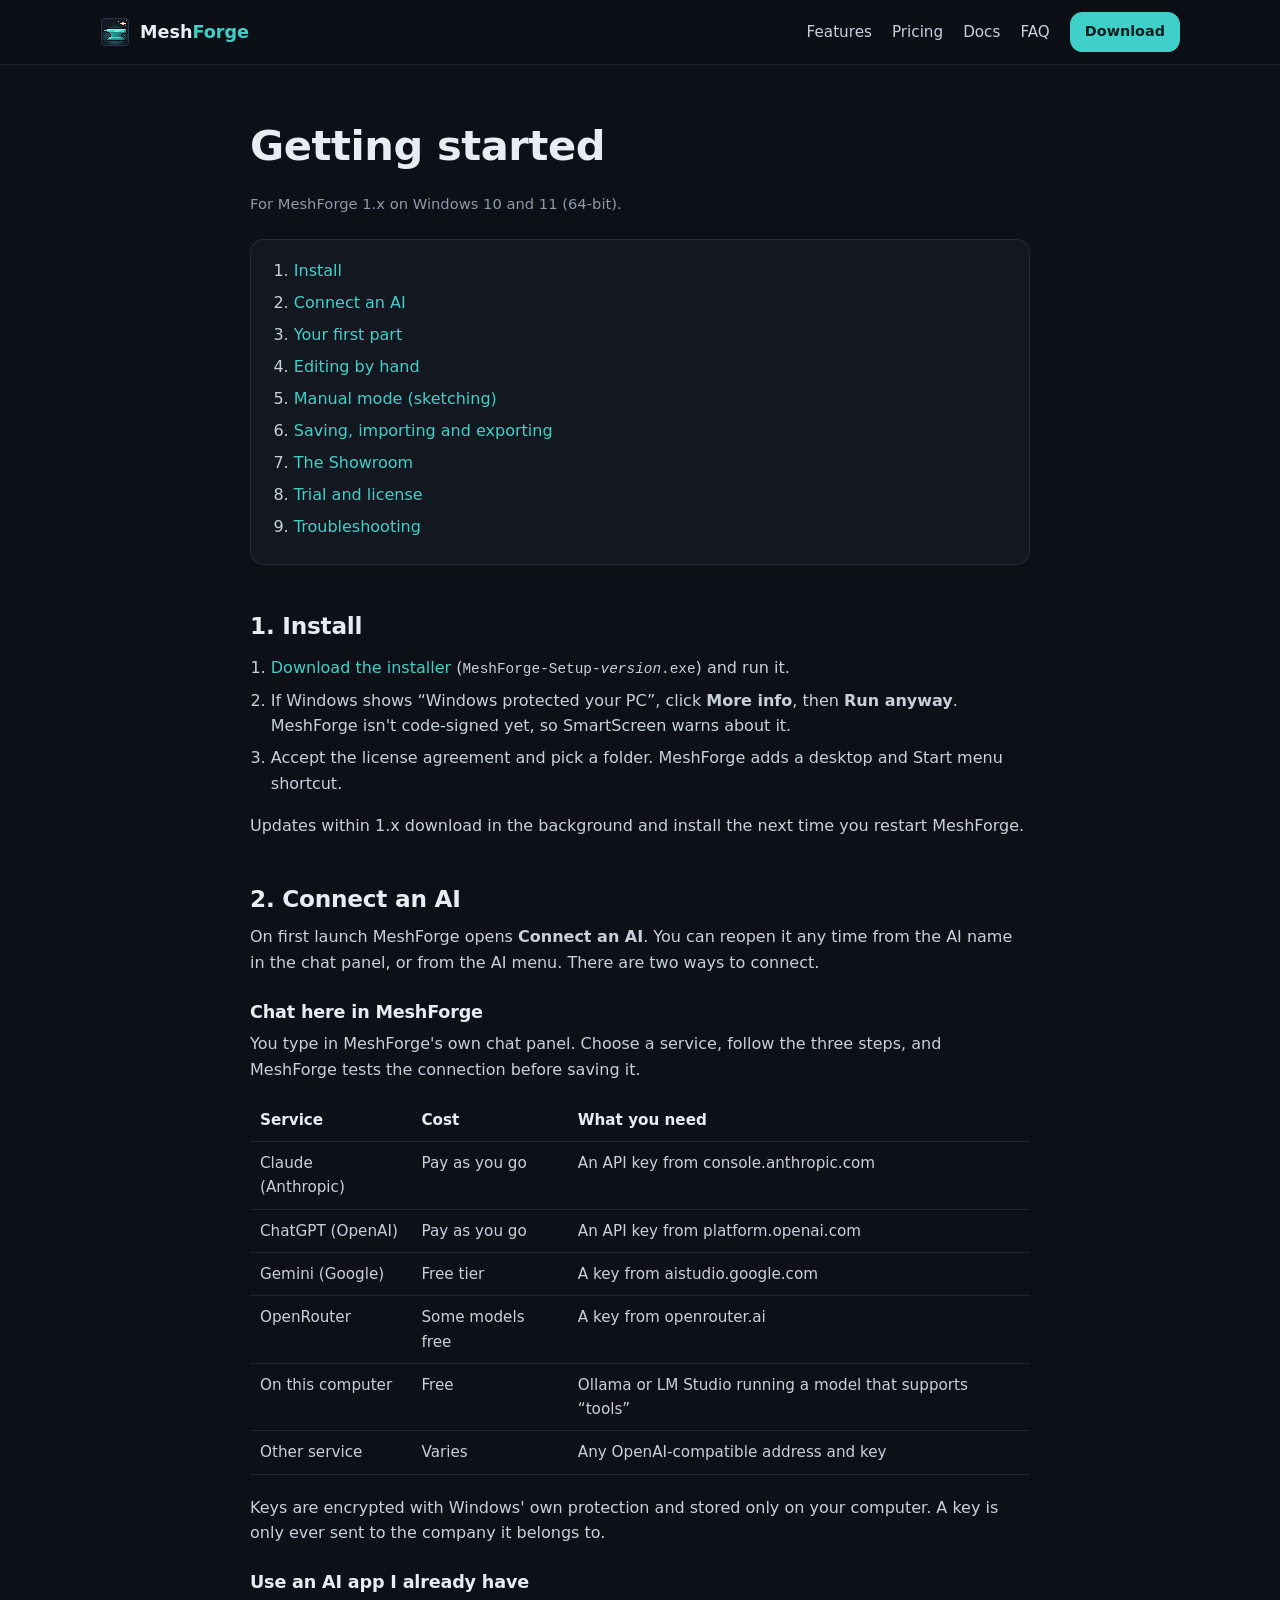
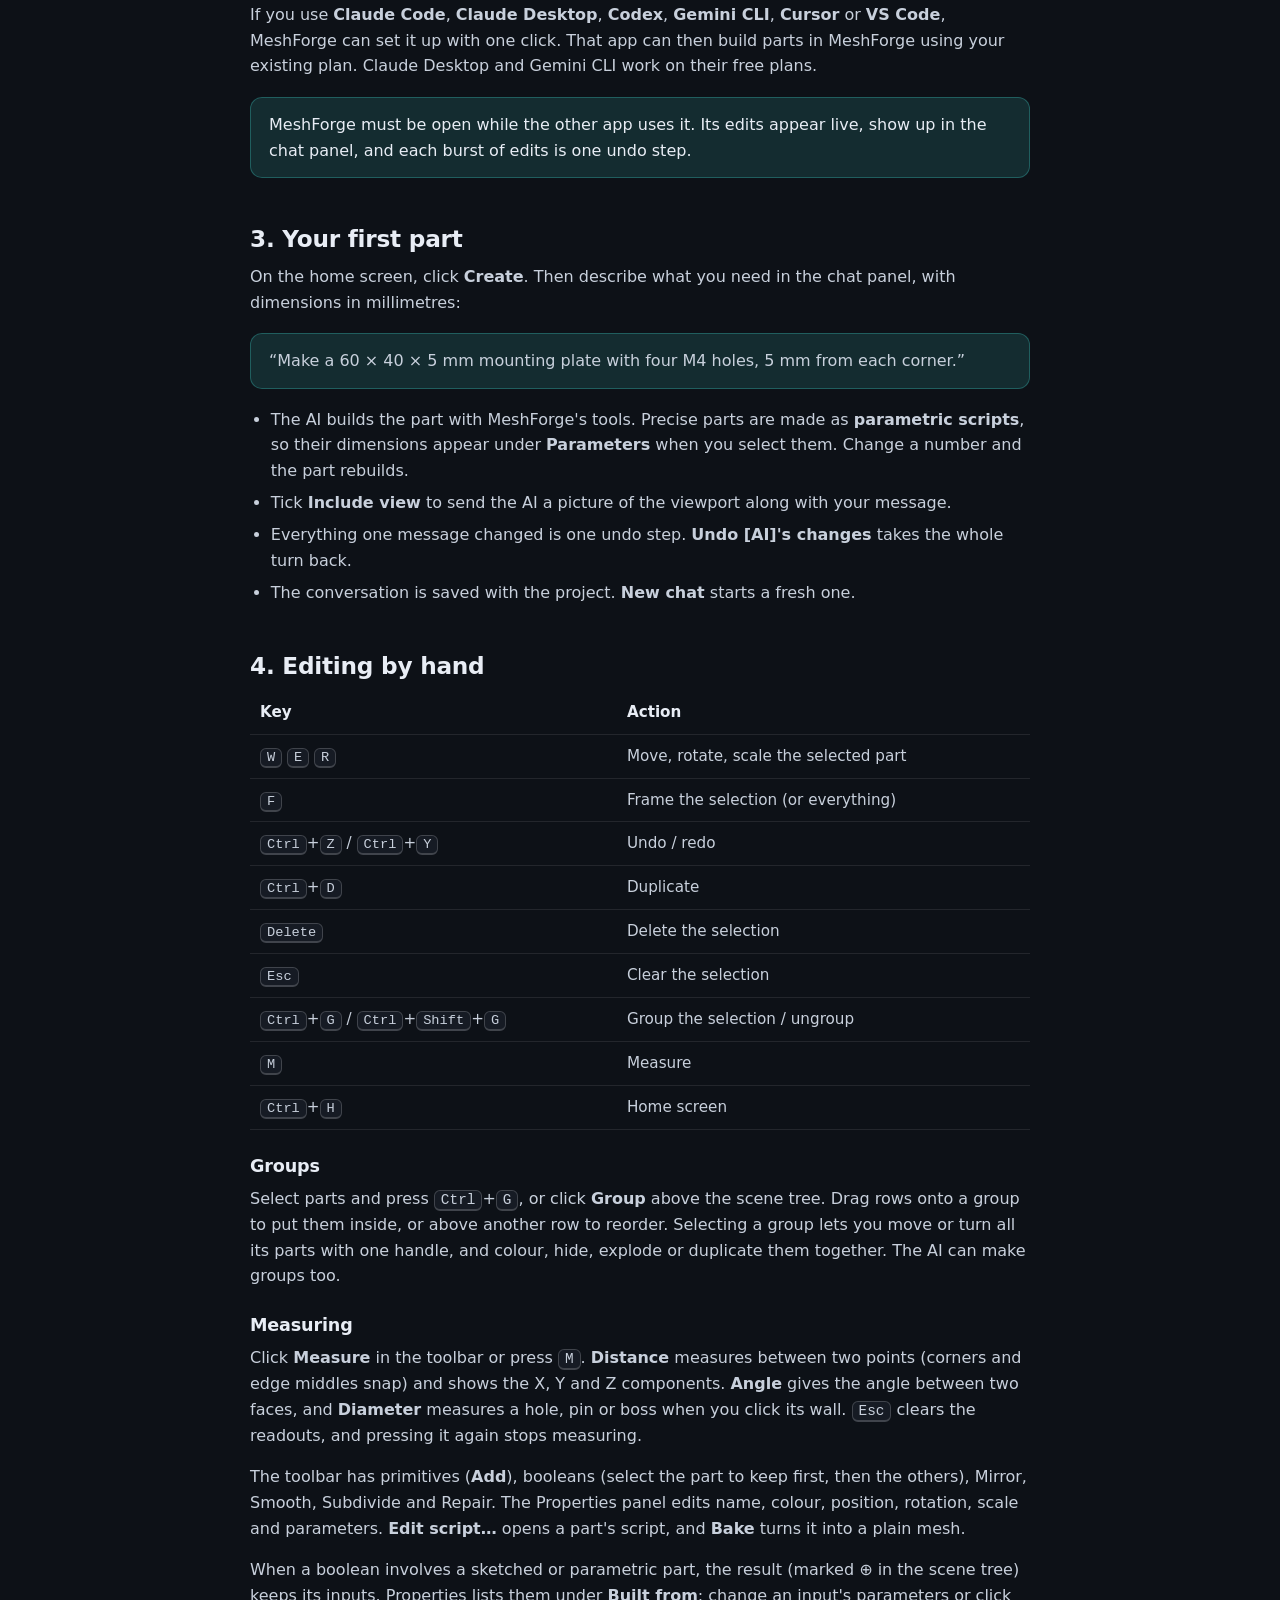
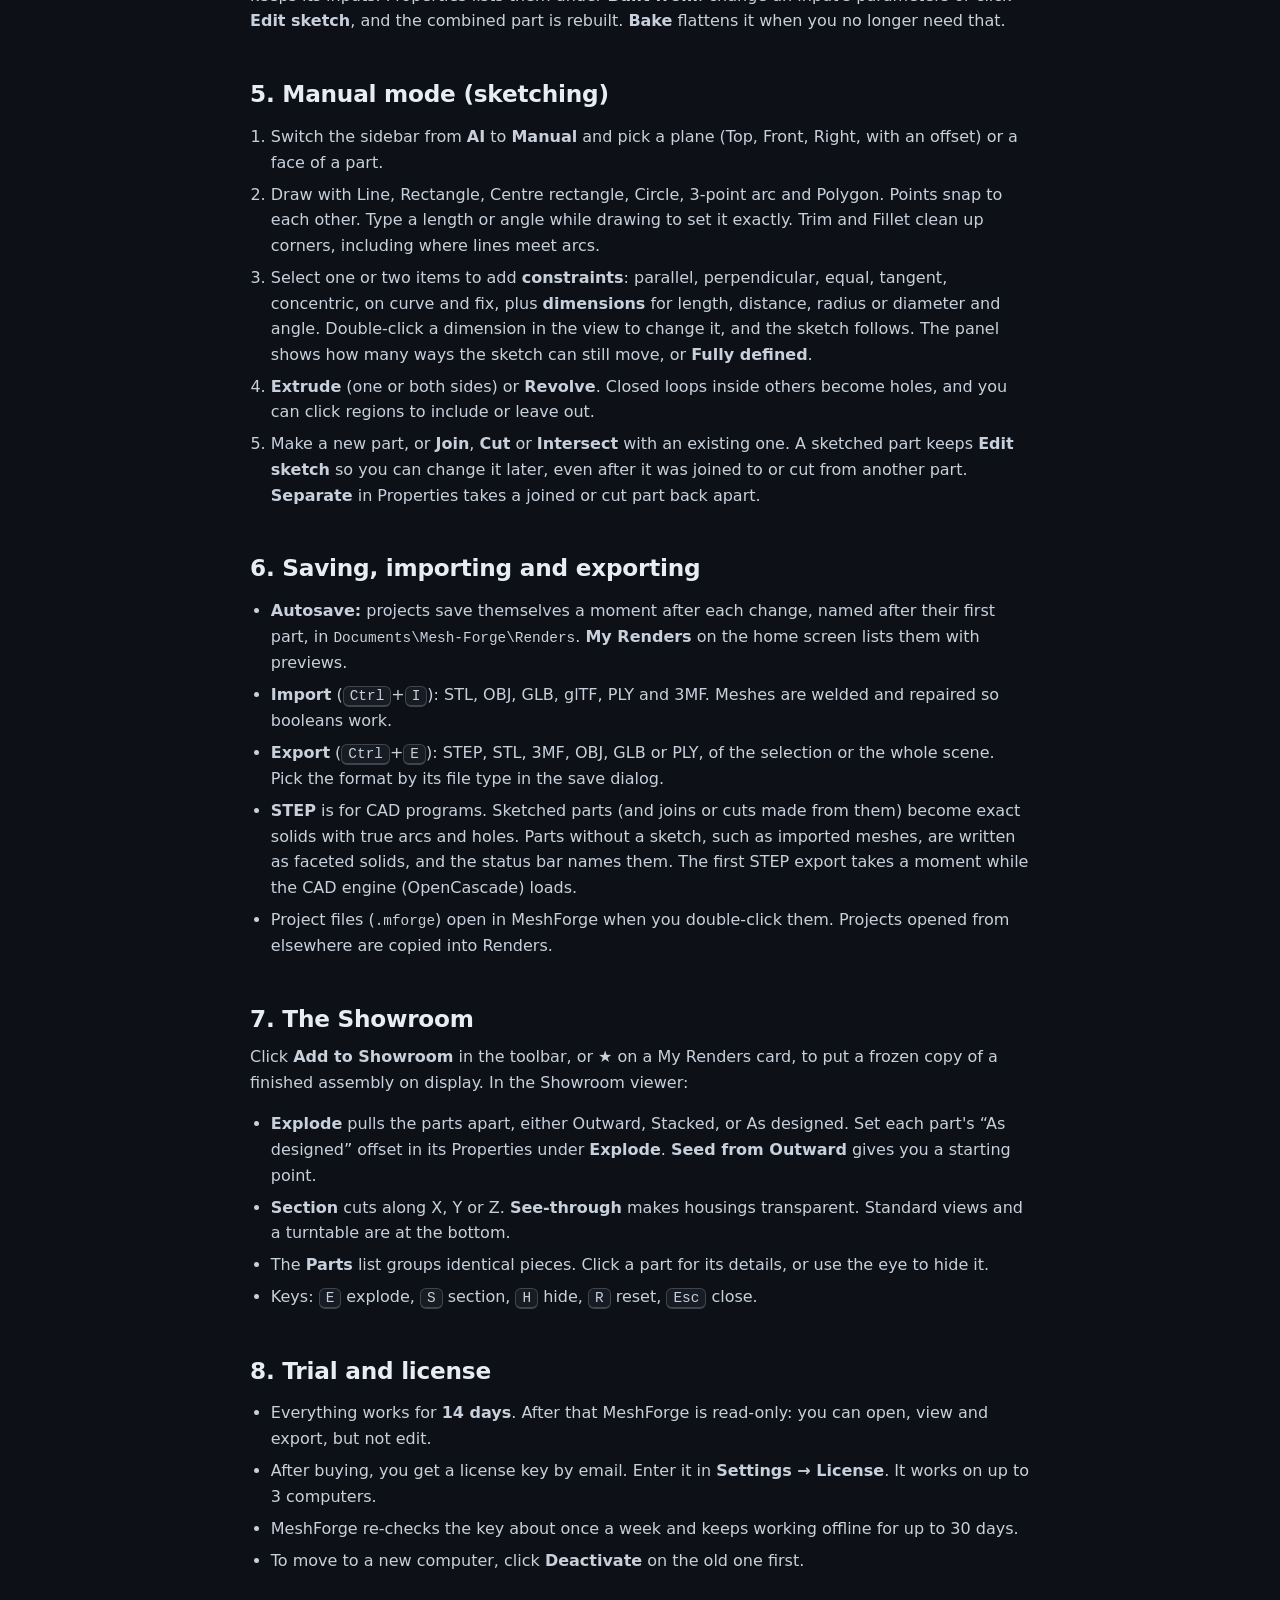
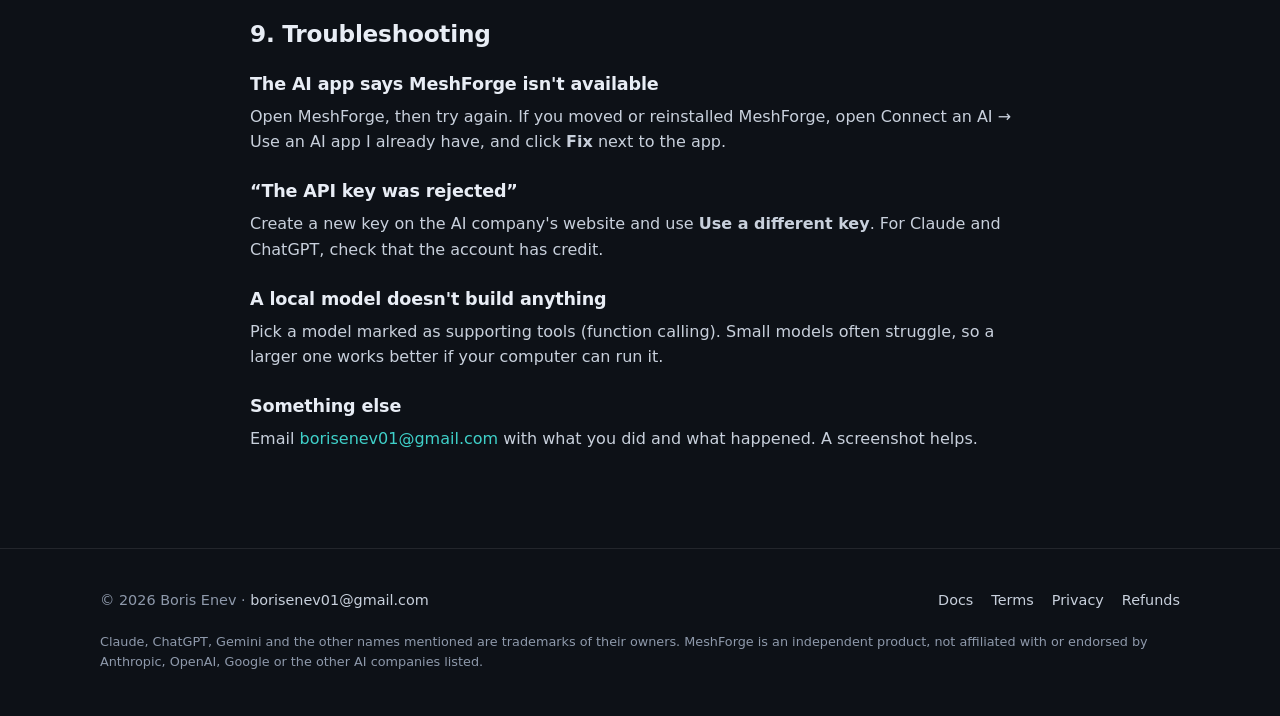
==== docs.html @ 9ca4f4f4 "Update site" ====
<!doctype html>
<html lang="en">
<head>
  <meta charset="utf-8">
  <meta name="viewport" content="width=device-width, initial-scale=1">
  <title>MeshForge Docs</title>
  <meta name="description" content="How to install MeshForge, connect an AI, build and edit parts, and manage your license.">
  <link rel="icon" href="img/logo.svg" type="image/svg+xml">
  <link rel="stylesheet" href="style.css">
</head>
<body>
<!-- header -->
<header class="site-header">
  <div class="wrap">
    <a class="brand" href="index.html"><img src="img/logo.svg" alt=""><span>Mesh<b>Forge</b></span></a>
    <nav class="nav">
      <a href="index.html#features">Features</a>
      <a href="index.html#pricing">Pricing</a>
      <a href="docs.html">Docs</a>
      <a href="index.html#faq">FAQ</a>
      <a class="btn small primary" data-download href="#">Download</a>
    </nav>
  </div>
</header>
<!-- /header -->

<main class="page">
  <h1>Getting started</h1>
  <p class="updated">For MeshForge 1.x on Windows 10 and 11 (64-bit).</p>

  <nav class="toc">
    <ol>
      <li><a href="#install">Install</a></li>
      <li><a href="#connect">Connect an AI</a></li>
      <li><a href="#first-part">Your first part</a></li>
      <li><a href="#editing">Editing by hand</a></li>
      <li><a href="#manual">Manual mode (sketching)</a></li>
      <li><a href="#files">Saving, importing and exporting</a></li>
      <li><a href="#showroom">The Showroom</a></li>
      <li><a href="#license">Trial and license</a></li>
      <li><a href="#help">Troubleshooting</a></li>
    </ol>
  </nav>

  <h2 id="install">1. Install</h2>
  <ol>
    <li><a data-download href="#">Download the installer</a> (<code>MeshForge-Setup-<i>version</i>.exe</code>) and run it.</li>
    <li>If Windows shows “Windows protected your PC”, click <b>More info</b>, then <b>Run anyway</b>. MeshForge isn't code-signed yet, so SmartScreen warns about it.</li>
    <li>Accept the license agreement and pick a folder. MeshForge adds a desktop and Start menu shortcut.</li>
  </ol>
  <p>Updates within 1.x download in the background and install the next time you restart MeshForge.</p>

  <h2 id="connect">2. Connect an AI</h2>
  <p>On first launch MeshForge opens <b>Connect an AI</b>. You can reopen it any time from the AI name in the chat panel, or from the AI menu. There are two ways to connect.</p>

  <h3>Chat here in MeshForge</h3>
  <p>You type in MeshForge's own chat panel. Choose a service, follow the three steps, and MeshForge tests the connection before saving it.</p>
  <table>
    <tr><th>Service</th><th>Cost</th><th>What you need</th></tr>
    <tr><td>Claude (Anthropic)</td><td>Pay as you go</td><td>An API key from console.anthropic.com</td></tr>
    <tr><td>ChatGPT (OpenAI)</td><td>Pay as you go</td><td>An API key from platform.openai.com</td></tr>
    <tr><td>Gemini (Google)</td><td>Free tier</td><td>A key from aistudio.google.com</td></tr>
    <tr><td>OpenRouter</td><td>Some models free</td><td>A key from openrouter.ai</td></tr>
    <tr><td>On this computer</td><td>Free</td><td>Ollama or LM Studio running a model that supports “tools”</td></tr>
    <tr><td>Other service</td><td>Varies</td><td>Any OpenAI-compatible address and key</td></tr>
  </table>
  <p>Keys are encrypted with Windows' own protection and stored only on your computer. A key is only ever sent to the company it belongs to.</p>

  <h3>Use an AI app I already have</h3>
  <p>If you use <b>Claude Code</b>, <b>Claude Desktop</b>, <b>Codex</b>, <b>Gemini CLI</b>, <b>Cursor</b> or <b>VS Code</b>, MeshForge can set it up with one click. That app can then build parts in MeshForge using your existing plan. Claude Desktop and Gemini CLI work on their free plans.</p>
  <div class="callout">MeshForge must be open while the other app uses it. Its edits appear live, show up in the chat panel, and each burst of edits is one undo step.</div>

  <h2 id="first-part">3. Your first part</h2>
  <p>On the home screen, click <b>Create</b>. Then describe what you need in the chat panel, with dimensions in millimetres:</p>
  <p class="callout">“Make a 60 × 40 × 5 mm mounting plate with four M4 holes, 5 mm from each corner.”</p>
  <ul>
    <li>The AI builds the part with MeshForge's tools. Precise parts are made as <b>parametric scripts</b>, so their dimensions appear under <b>Parameters</b> when you select them. Change a number and the part rebuilds.</li>
    <li>Tick <b>Include view</b> to send the AI a picture of the viewport along with your message.</li>
    <li>Everything one message changed is one undo step. <b>Undo [AI]'s changes</b> takes the whole turn back.</li>
    <li>The conversation is saved with the project. <b>New chat</b> starts a fresh one.</li>
  </ul>

  <h2 id="editing">4. Editing by hand</h2>
  <table>
    <tr><th>Key</th><th>Action</th></tr>
    <tr><td><kbd>W</kbd> <kbd>E</kbd> <kbd>R</kbd></td><td>Move, rotate, scale the selected part</td></tr>
    <tr><td><kbd>F</kbd></td><td>Frame the selection (or everything)</td></tr>
    <tr><td><kbd>Ctrl</kbd>+<kbd>Z</kbd> / <kbd>Ctrl</kbd>+<kbd>Y</kbd></td><td>Undo / redo</td></tr>
    <tr><td><kbd>Ctrl</kbd>+<kbd>D</kbd></td><td>Duplicate</td></tr>
    <tr><td><kbd>Delete</kbd></td><td>Delete the selection</td></tr>
    <tr><td><kbd>Esc</kbd></td><td>Clear the selection</td></tr>
    <tr><td><kbd>Ctrl</kbd>+<kbd>G</kbd> / <kbd>Ctrl</kbd>+<kbd>Shift</kbd>+<kbd>G</kbd></td><td>Group the selection / ungroup</td></tr>
    <tr><td><kbd>M</kbd></td><td>Measure</td></tr>
    <tr><td><kbd>Ctrl</kbd>+<kbd>H</kbd></td><td>Home screen</td></tr>
  </table>
  <h3>Groups</h3>
  <p>Select parts and press <kbd>Ctrl</kbd>+<kbd>G</kbd>, or click <b>Group</b> above the scene tree. Drag rows onto a group to put them inside, or above another row to reorder. Selecting a group lets you move or turn all its parts with one handle, and colour, hide, explode or duplicate them together. The AI can make groups too.</p>
  <h3>Measuring</h3>
  <p>Click <b>Measure</b> in the toolbar or press <kbd>M</kbd>. <b>Distance</b> measures between two points (corners and edge middles snap) and shows the X, Y and Z components. <b>Angle</b> gives the angle between two faces, and <b>Diameter</b> measures a hole, pin or boss when you click its wall. <kbd>Esc</kbd> clears the readouts, and pressing it again stops measuring.</p>
  <p>The toolbar has primitives (<b>Add</b>), booleans (select the part to keep first, then the others), Mirror, Smooth, Subdivide and Repair. The Properties panel edits name, colour, position, rotation, scale and parameters. <b>Edit script…</b> opens a part's script, and <b>Bake</b> turns it into a plain mesh.</p>
  <p>When a boolean involves a sketched or parametric part, the result (marked ⊕ in the scene tree) keeps its inputs. Properties lists them under <b>Built from</b>: change an input's parameters or click <b>Edit sketch</b>, and the combined part is rebuilt. <b>Bake</b> flattens it when you no longer need that.</p>

  <h2 id="manual">5. Manual mode (sketching)</h2>
  <ol>
    <li>Switch the sidebar from <b>AI</b> to <b>Manual</b> and pick a plane (Top, Front, Right, with an offset) or a face of a part.</li>
    <li>Draw with Line, Rectangle, Centre rectangle, Circle, 3-point arc and Polygon. Points snap to each other. Type a length or angle while drawing to set it exactly. Trim and Fillet clean up corners, including where lines meet arcs.</li>
    <li>Select one or two items to add <b>constraints</b>: parallel, perpendicular, equal, tangent, concentric, on curve and fix, plus <b>dimensions</b> for length, distance, radius or diameter and angle. Double-click a dimension in the view to change it, and the sketch follows. The panel shows how many ways the sketch can still move, or <b>Fully defined</b>.</li>
    <li><b>Extrude</b> (one or both sides) or <b>Revolve</b>. Closed loops inside others become holes, and you can click regions to include or leave out.</li>
    <li>Make a new part, or <b>Join</b>, <b>Cut</b> or <b>Intersect</b> with an existing one. A sketched part keeps <b>Edit sketch</b> so you can change it later, even after it was joined to or cut from another part. <b>Separate</b> in Properties takes a joined or cut part back apart.</li>
  </ol>

  <h2 id="files">6. Saving, importing and exporting</h2>
  <ul>
    <li><b>Autosave:</b> projects save themselves a moment after each change, named after their first part, in <code>Documents\Mesh-Forge\Renders</code>. <b>My Renders</b> on the home screen lists them with previews.</li>
    <li><b>Import</b> (<kbd>Ctrl</kbd>+<kbd>I</kbd>): STL, OBJ, GLB, glTF, PLY and 3MF. Meshes are welded and repaired so booleans work.</li>
    <li><b>Export</b> (<kbd>Ctrl</kbd>+<kbd>E</kbd>): STEP, STL, 3MF, OBJ, GLB or PLY, of the selection or the whole scene. Pick the format by its file type in the save dialog.</li>
    <li><b>STEP</b> is for CAD programs. Sketched parts (and joins or cuts made from them) become exact solids with true arcs and holes. Parts without a sketch, such as imported meshes, are written as faceted solids, and the status bar names them. The first STEP export takes a moment while the CAD engine (OpenCascade) loads.</li>
    <li>Project files (<code>.mforge</code>) open in MeshForge when you double-click them. Projects opened from elsewhere are copied into Renders.</li>
  </ul>

  <h2 id="showroom">7. The Showroom</h2>
  <p>Click <b>Add to Showroom</b> in the toolbar, or ★ on a My Renders card, to put a frozen copy of a finished assembly on display. In the Showroom viewer:</p>
  <ul>
    <li><b>Explode</b> pulls the parts apart, either Outward, Stacked, or As designed. Set each part's “As designed” offset in its Properties under <b>Explode</b>. <b>Seed from Outward</b> gives you a starting point.</li>
    <li><b>Section</b> cuts along X, Y or Z. <b>See-through</b> makes housings transparent. Standard views and a turntable are at the bottom.</li>
    <li>The <b>Parts</b> list groups identical pieces. Click a part for its details, or use the eye to hide it.</li>
    <li>Keys: <kbd>E</kbd> explode, <kbd>S</kbd> section, <kbd>H</kbd> hide, <kbd>R</kbd> reset, <kbd>Esc</kbd> close.</li>
  </ul>

  <h2 id="license">8. Trial and license</h2>
  <ul>
    <li>Everything works for <b>14 days</b>. After that MeshForge is read-only: you can open, view and export, but not edit.</li>
    <li>After buying, you get a license key by email. Enter it in <b>Settings → License</b>. It works on up to 3 computers.</li>
    <li>MeshForge re-checks the key about once a week and keeps working offline for up to 30 days.</li>
    <li>To move to a new computer, click <b>Deactivate</b> on the old one first.</li>
  </ul>

  <h2 id="help">9. Troubleshooting</h2>
  <h3>The AI app says MeshForge isn't available</h3>
  <p>Open MeshForge, then try again. If you moved or reinstalled MeshForge, open Connect an AI → Use an AI app I already have, and click <b>Fix</b> next to the app.</p>
  <h3>“The API key was rejected”</h3>
  <p>Create a new key on the AI company's website and use <b>Use a different key</b>. For Claude and ChatGPT, check that the account has credit.</p>
  <h3>A local model doesn't build anything</h3>
  <p>Pick a model marked as supporting tools (function calling). Small models often struggle, so a larger one works better if your computer can run it.</p>
  <h3>Something else</h3>
  <p>Email <a href="mailto:borisenev01@gmail.com">borisenev01@gmail.com</a> with what you did and what happened. A screenshot helps.</p>
</main>

<!-- footer -->
<footer class="site-footer">
  <div class="wrap">
    <div>© <span data-year>2026</span> Boris Enev · <a href="mailto:borisenev01@gmail.com">borisenev01@gmail.com</a></div>
    <nav>
      <a href="docs.html">Docs</a>
      <a href="terms.html">Terms</a>
      <a href="privacy.html">Privacy</a>
      <a href="refund.html">Refunds</a>
    </nav>
    <p class="fine">Claude, ChatGPT, Gemini and the other names mentioned are trademarks of their owners. MeshForge is an independent product, not affiliated with or endorsed by Anthropic, OpenAI, Google or the other AI companies listed.</p>
  </div>
</footer>
<!-- /footer -->
<script src="site.js"></script>
</body>
</html>
---- style.css ----
/* MeshForge website: the app's "Floating glass" look (deep blue-black, teal accent, glass panels). */
:root {
  --bg: #0d1117;
  --bg-2: #0b0f15;
  --panel: #161b24;
  --glass: rgba(22, 27, 36, 0.72);
  --border: rgba(255, 255, 255, 0.09);
  --border-strong: rgba(255, 255, 255, 0.18);
  --text: #e8edf5;
  --text-2: #c8d0dc;
  --muted: #8e99ab;
  --accent: #3fd0c9;
  --accent-ink: #06201f;
  --accent-soft: rgba(63, 208, 201, 0.14);
  --good: #5fcf8a;
  --radius: 18px;
  --wrap: 1120px;
  color-scheme: dark;
}

* { box-sizing: border-box; }
html { scroll-behavior: smooth; }
body {
  margin: 0;
  background: var(--bg);
  color: var(--text);
  font: 16px/1.6 'Segoe UI Variable', 'Segoe UI', system-ui, -apple-system, sans-serif;
  -webkit-font-smoothing: antialiased;
}
img { max-width: 100%; height: auto; display: block; }
a { color: var(--accent); text-decoration: none; }
a:hover { text-decoration: underline; }
h1, h2, h3 { line-height: 1.2; margin: 0 0 0.5em; letter-spacing: -0.01em; }
h1 { font-size: clamp(2.1rem, 5vw, 3.4rem); font-weight: 700; }
h2 { font-size: clamp(1.6rem, 3.2vw, 2.2rem); }
h3 { font-size: 1.1rem; }
p { margin: 0 0 1em; }
code, kbd { font-family: 'Cascadia Code', Consolas, monospace; font-size: 0.9em; }
kbd { padding: 1px 6px; border: 1px solid var(--border-strong); border-bottom-width: 2px; border-radius: 6px; background: var(--panel); }

.wrap { max-width: var(--wrap); margin: 0 auto; padding: 0 20px; }
.muted { color: var(--muted); }
.small { font-size: 0.875rem; }

/* ---- Header ---- */
.site-header {
  position: sticky; top: 0; z-index: 10;
  background: rgba(13, 17, 23, 0.78);
  backdrop-filter: blur(14px);
  border-bottom: 1px solid var(--border);
}
.site-header .wrap { display: flex; align-items: center; gap: 24px; height: 64px; }
.brand { display: flex; align-items: center; gap: 10px; color: var(--text); font-weight: 700; font-size: 1.1rem; }
.brand:hover { text-decoration: none; }
.brand img { width: 30px; height: 30px; image-rendering: pixelated; }
.brand b { color: var(--accent); font-weight: inherit; }
.nav { display: flex; gap: 20px; margin-left: auto; align-items: center; }
.nav a { color: var(--text-2); font-size: 0.95rem; }
.nav a:hover { color: var(--text); text-decoration: none; }
@media (max-width: 760px) { .nav a:not(.btn) { display: none; } }

/* ---- Buttons ---- */
.btn {
  display: inline-flex; align-items: center; justify-content: center; gap: 8px;
  padding: 11px 20px; border-radius: 12px;
  font: inherit; font-weight: 600; font-size: 0.98rem;
  border: 1px solid var(--border-strong); background: var(--panel); color: var(--text);
  cursor: pointer; transition: transform 0.12s, background 0.12s, border-color 0.12s;
}
.btn:hover { text-decoration: none; border-color: var(--accent); transform: translateY(-1px); }
.btn.primary { background: var(--accent); color: var(--accent-ink); border-color: var(--accent); }
.btn.primary:hover { background: #5fe0d9; }
.btn.small { padding: 7px 14px; font-size: 0.9rem; }
.btn[aria-disabled='true'] { opacity: 0.55; cursor: default; transform: none; border-color: var(--border-strong); }

/* ---- Hero ---- */
.hero { position: relative; overflow: hidden; padding: 72px 0 40px; text-align: center; }
.hero::before {
  content: ''; position: absolute; inset: -20% -10% auto; height: 640px; z-index: -1;
  background: radial-gradient(ellipse at 50% 0%, rgba(63, 208, 201, 0.22), transparent 60%);
}
.hero .lede { font-size: clamp(1.05rem, 2vw, 1.25rem); color: var(--text-2); max-width: 720px; margin: 0 auto 28px; }
.hero .ctas { display: flex; gap: 12px; justify-content: center; flex-wrap: wrap; }
.hero .note { margin-top: 14px; }
.eyebrow { display: inline-block; padding: 4px 12px; margin-bottom: 18px; border-radius: 999px; background: var(--accent-soft); color: var(--accent); font-size: 0.85rem; font-weight: 600; }
.shot {
  margin: 48px auto 0; border-radius: var(--radius); overflow: hidden;
  border: 1px solid var(--border-strong);
  box-shadow: 0 30px 80px rgba(0, 0, 0, 0.55), 0 0 0 1px rgba(63, 208, 201, 0.06);
}

/* ---- Sections ---- */
section { padding: 72px 0; }
section.alt { background: var(--bg-2); border-top: 1px solid var(--border); border-bottom: 1px solid var(--border); }
.section-head { text-align: center; max-width: 700px; margin: 0 auto 44px; }
.section-head p { color: var(--text-2); }

.steps { display: grid; grid-template-columns: repeat(3, 1fr); gap: 20px; counter-reset: step; }
.step { padding: 24px; border-radius: var(--radius); background: var(--glass); border: 1px solid var(--border); }
.step::before {
  counter-increment: step; content: counter(step);
  display: grid; place-items: center; width: 34px; height: 34px; margin-bottom: 14px;
  border-radius: 50%; background: var(--accent-soft); color: var(--accent); font-weight: 700;
}
.step p { color: var(--text-2); margin: 0; }

.split { display: grid; grid-template-columns: 1fr 1.25fr; gap: 48px; align-items: center; }
.split.flip { grid-template-columns: 1.25fr 1fr; }
.split.flip .split-text { order: 2; }
.split img { border-radius: 14px; border: 1px solid var(--border-strong); box-shadow: 0 20px 60px rgba(0, 0, 0, 0.45); }
.split-text p { color: var(--text-2); }
.ticks { list-style: none; padding: 0; margin: 0; }
.ticks li { position: relative; padding-left: 28px; margin-bottom: 10px; color: var(--text-2); }
.ticks li::before { content: '✓'; position: absolute; left: 0; color: var(--accent); font-weight: 700; }

.grid { display: grid; grid-template-columns: repeat(3, 1fr); gap: 18px; }
.card { padding: 22px; border-radius: var(--radius); background: var(--glass); border: 1px solid var(--border); }
.card p { color: var(--text-2); margin: 0; font-size: 0.96rem; }
.card .icon { font-size: 1.4rem; margin-bottom: 8px; }

.ai-list { display: flex; flex-wrap: wrap; gap: 10px; justify-content: center; margin-top: 8px; }
.chip { padding: 6px 14px; border-radius: 999px; background: var(--panel); border: 1px solid var(--border); color: var(--text-2); font-size: 0.92rem; }
.chip b { color: var(--accent); font-weight: 600; margin-left: 4px; font-size: 0.8rem; }

/* ---- Pricing ---- */
.price-card {
  max-width: 520px; margin: 0 auto; padding: 34px; text-align: center;
  border-radius: 24px; background: var(--glass); border: 1px solid rgba(63, 208, 201, 0.4);
  box-shadow: 0 0 0 6px var(--accent-soft), 0 30px 80px rgba(0, 0, 0, 0.4);
}
.price { font-size: 3.4rem; font-weight: 700; line-height: 1; margin: 10px 0 4px; }
.price s { font-size: 1.4rem; color: var(--muted); font-weight: 400; margin-left: 8px; }
.price-card .ticks { text-align: left; margin: 24px auto; max-width: 360px; }
.price-card .btn { width: 100%; }

/* ---- FAQ ---- */
.faq { max-width: 780px; margin: 0 auto; }
.faq details { border-bottom: 1px solid var(--border); padding: 16px 0; }
.faq summary { cursor: pointer; font-weight: 600; list-style: none; display: flex; justify-content: space-between; gap: 16px; }
.faq summary::after { content: '+'; color: var(--accent); font-size: 1.3rem; line-height: 1; }
.faq details[open] summary::after { content: '−'; }
.faq summary::-webkit-details-marker { display: none; }
.faq details p { color: var(--text-2); margin: 12px 0 0; }

/* ---- Text pages (docs, legal) ---- */
.page { max-width: 820px; margin: 0 auto; padding: 56px 20px 80px; }
.page h1 { font-size: clamp(1.9rem, 4vw, 2.6rem); }
.page h2 { font-size: 1.45rem; margin-top: 2em; }
.page h3 { margin-top: 1.5em; }
.page p, .page li { color: var(--text-2); }
.page ul, .page ol { padding-left: 1.3em; }
.page li { margin-bottom: 0.4em; }
.page .updated { color: var(--muted); font-size: 0.92rem; }
.toc { padding: 18px 22px; border-radius: 14px; background: var(--glass); border: 1px solid var(--border); margin: 24px 0; }
.toc ol { margin: 0; }
.callout { padding: 14px 18px; border-radius: 12px; background: var(--accent-soft); border: 1px solid rgba(63, 208, 201, 0.3); color: var(--text); margin: 18px 0; }
.eula p { white-space: pre-line; }
table { width: 100%; border-collapse: collapse; margin: 12px 0 20px; font-size: 0.95rem; }
th, td { text-align: left; padding: 9px 10px; border-bottom: 1px solid var(--border); color: var(--text-2); vertical-align: top; }
th { color: var(--text); font-weight: 600; }

/* ---- Footer ---- */
.site-footer { border-top: 1px solid var(--border); padding: 40px 0; color: var(--muted); font-size: 0.9rem; }
.site-footer .wrap { display: flex; flex-wrap: wrap; gap: 20px 40px; justify-content: space-between; }
.site-footer nav { display: flex; flex-wrap: wrap; gap: 18px; }
.site-footer a { color: var(--text-2); }
.site-footer .fine { flex-basis: 100%; font-size: 0.8rem; }

@media (max-width: 900px) {
  .steps, .grid { grid-template-columns: 1fr 1fr; }
  .split, .split.flip { grid-template-columns: 1fr; gap: 28px; }
  .split.flip .split-text { order: 0; }
}
@media (max-width: 600px) {
  .steps, .grid { grid-template-columns: 1fr; }
  section { padding: 52px 0; }
  .hero { padding-top: 48px; }
  .price-card { padding: 26px 20px; }
}
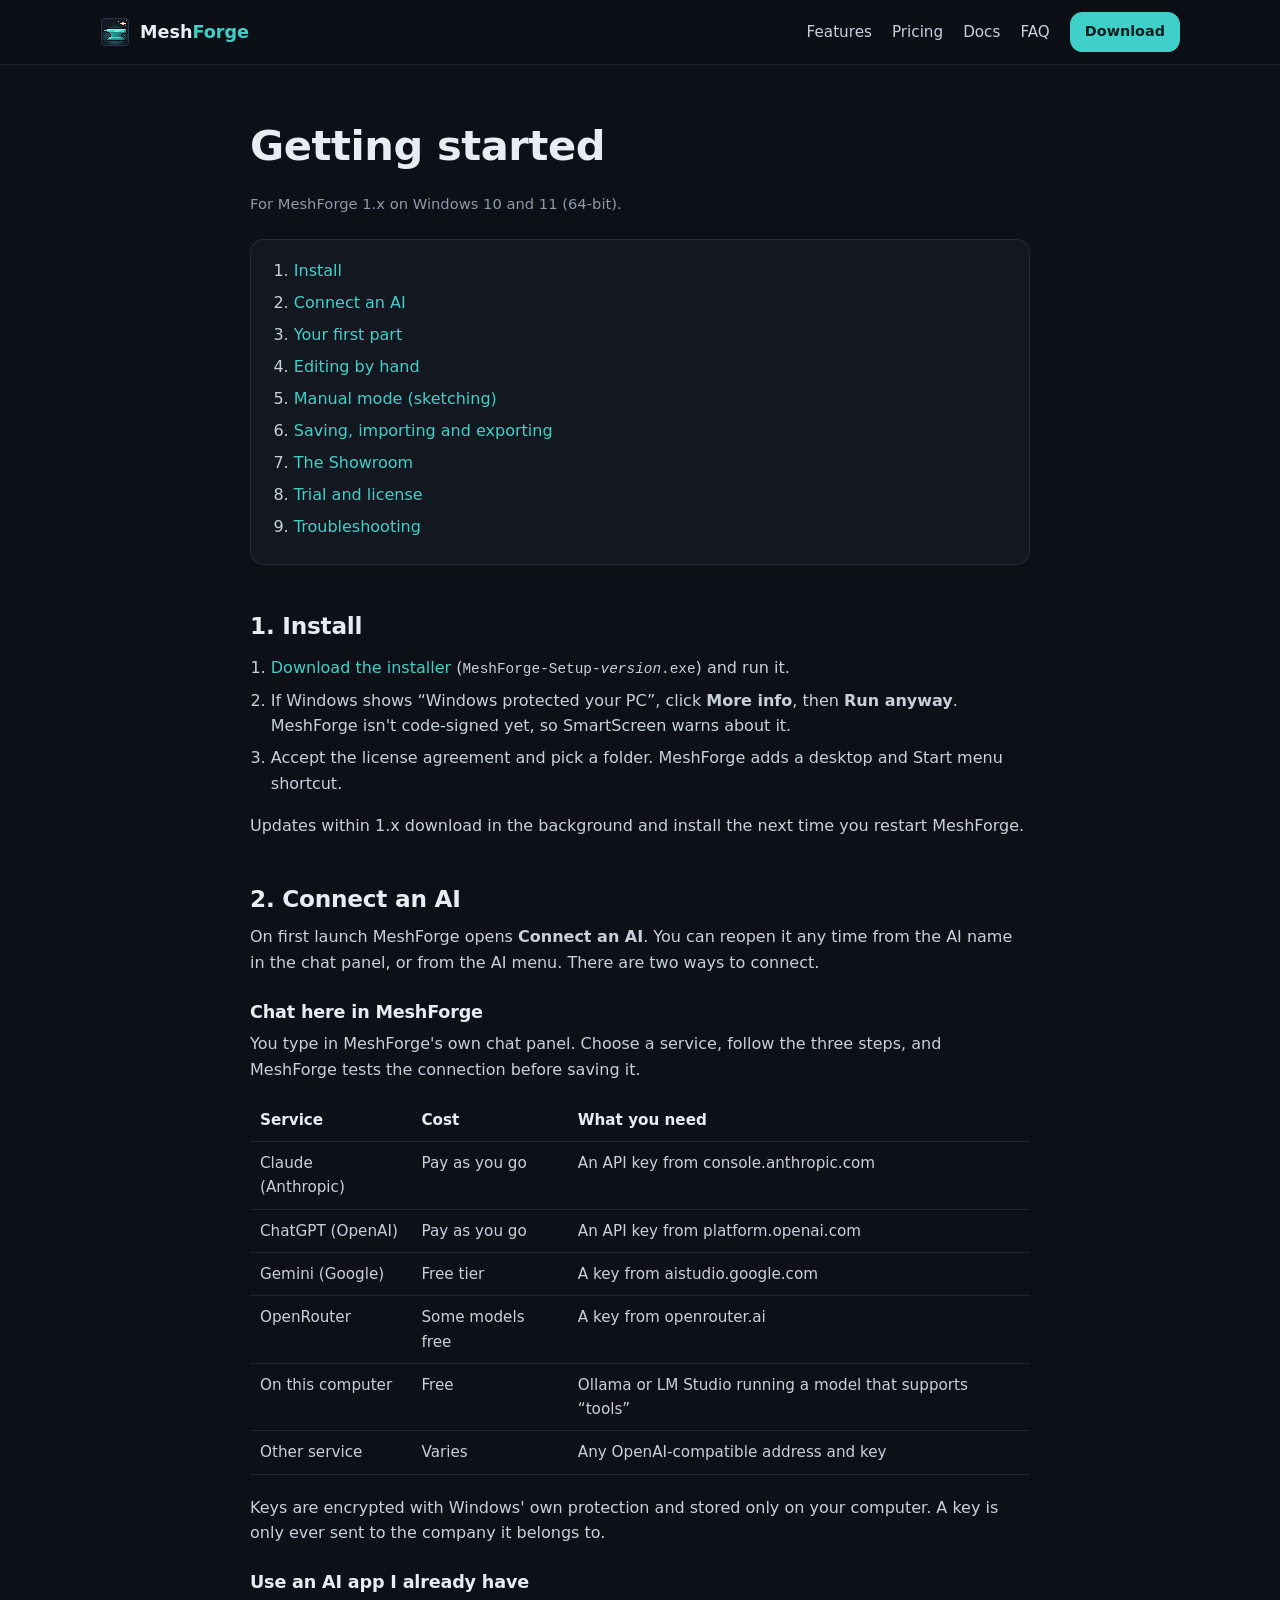
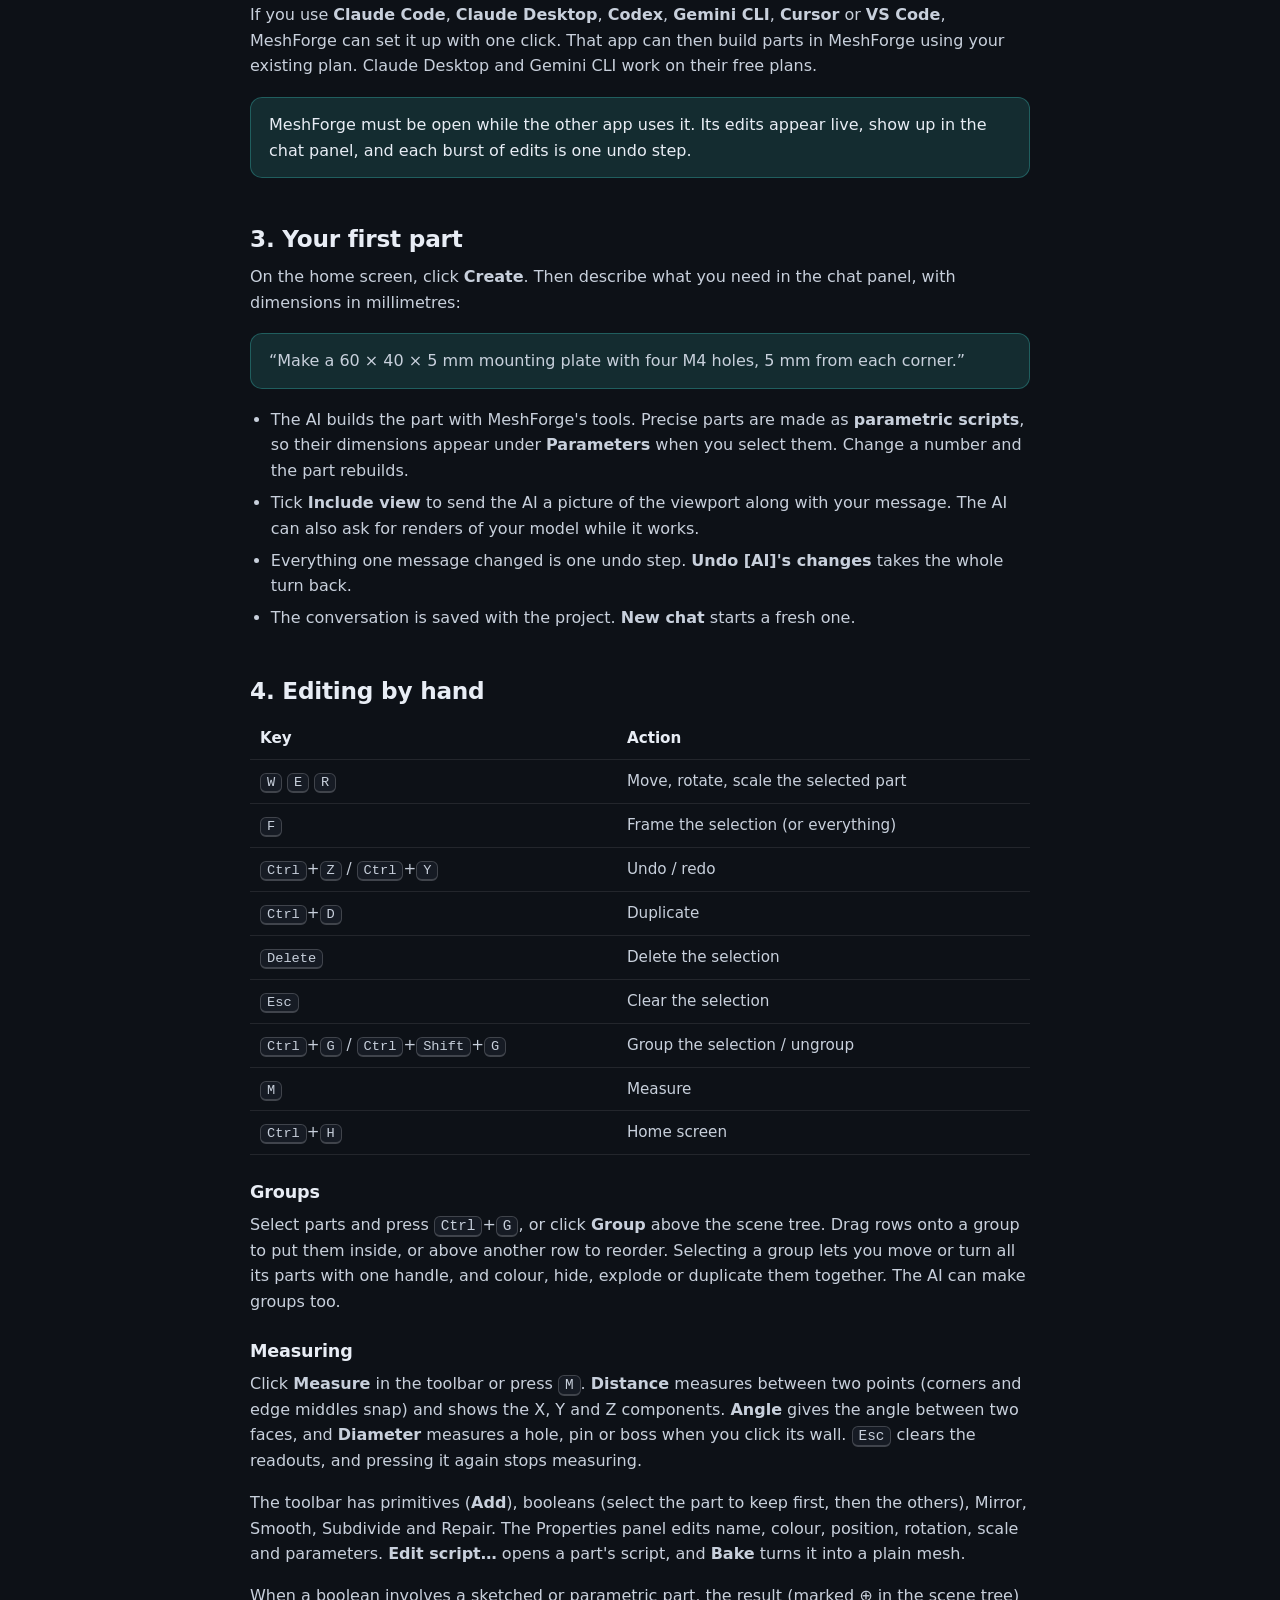
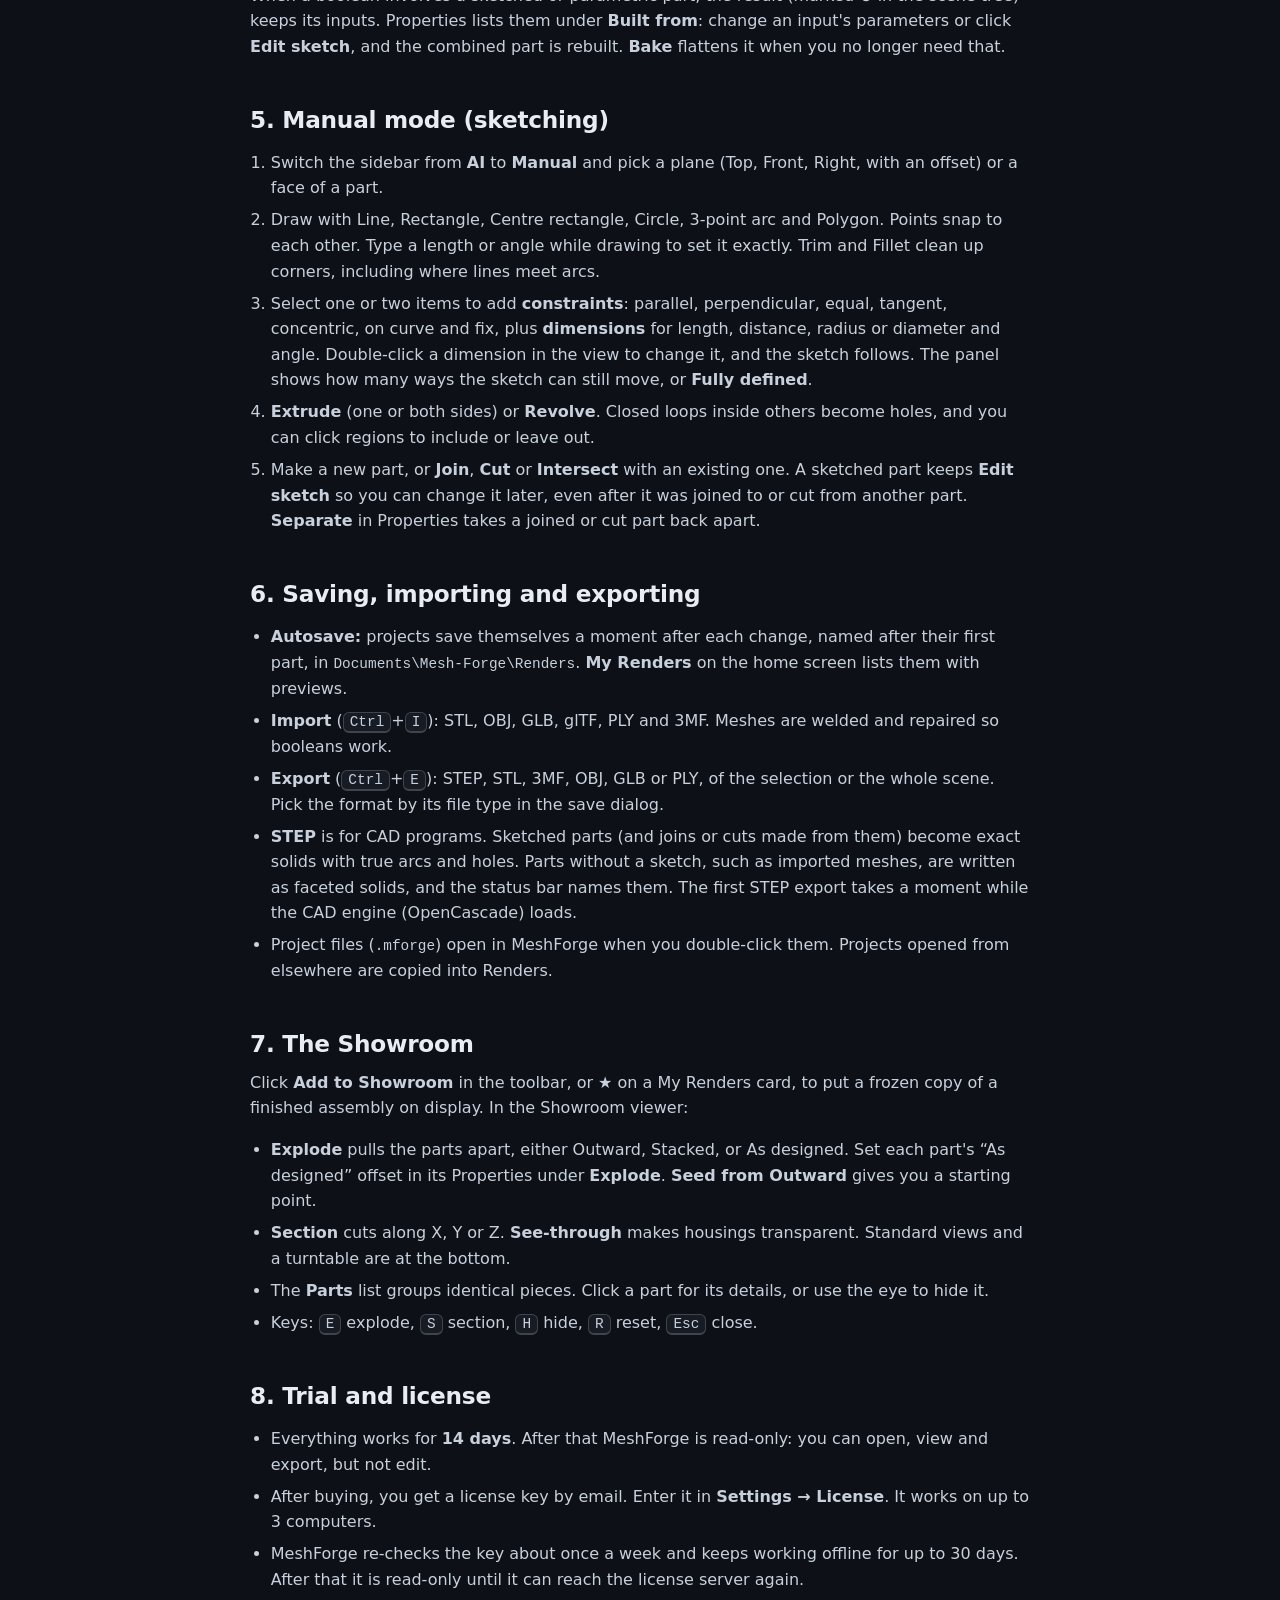
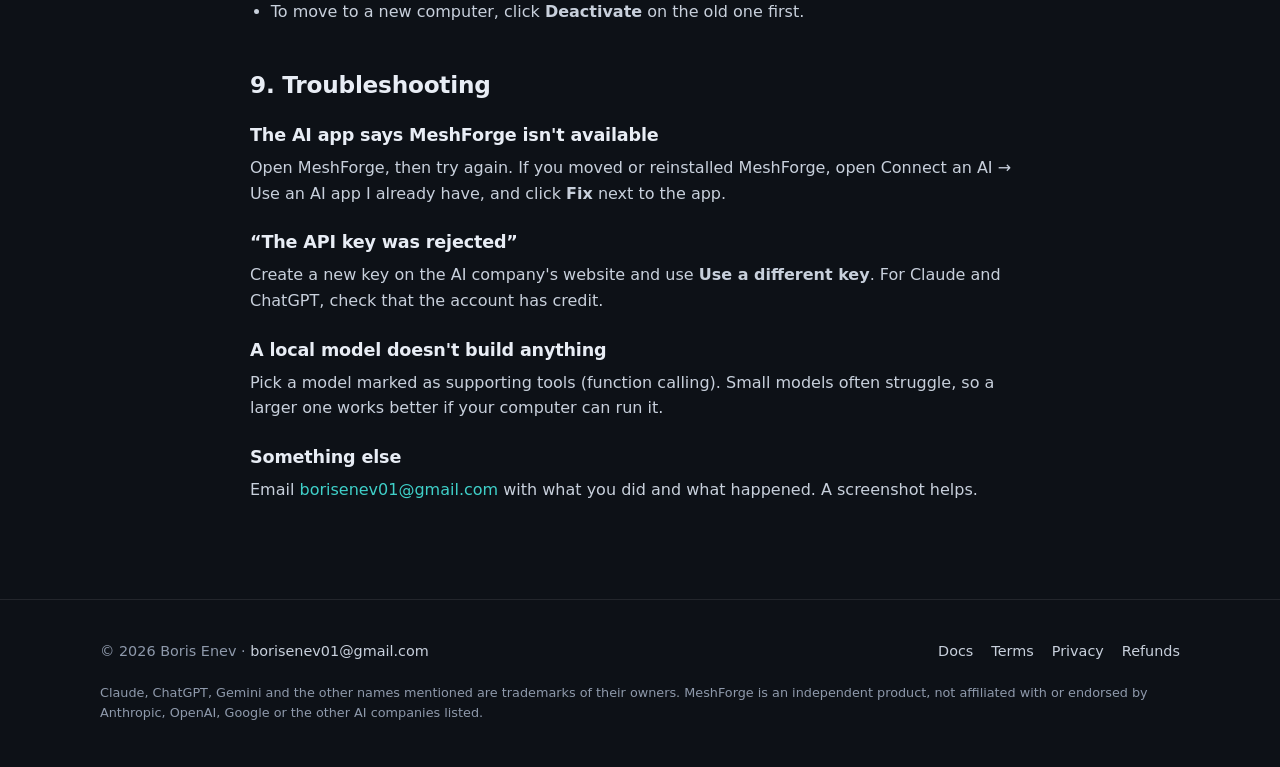
==== commit 85737a76: "Update site" ====
--- a/docs.html
+++ b/docs.html
@@ -75,7 +75,7 @@
   <p class="callout">“Make a 60 × 40 × 5 mm mounting plate with four M4 holes, 5 mm from each corner.”</p>
   <ul>
     <li>The AI builds the part with MeshForge's tools. Precise parts are made as <b>parametric scripts</b>, so their dimensions appear under <b>Parameters</b> when you select them. Change a number and the part rebuilds.</li>
-    <li>Tick <b>Include view</b> to send the AI a picture of the viewport along with your message.</li>
+    <li>Tick <b>Include view</b> to send the AI a picture of the viewport along with your message. The AI can also ask for renders of your model while it works.</li>
     <li>Everything one message changed is one undo step. <b>Undo [AI]'s changes</b> takes the whole turn back.</li>
     <li>The conversation is saved with the project. <b>New chat</b> starts a fresh one.</li>
   </ul>
@@ -131,7 +131,7 @@
   <ul>
     <li>Everything works for <b>14 days</b>. After that MeshForge is read-only: you can open, view and export, but not edit.</li>
     <li>After buying, you get a license key by email. Enter it in <b>Settings → License</b>. It works on up to 3 computers.</li>
-    <li>MeshForge re-checks the key about once a week and keeps working offline for up to 30 days.</li>
+    <li>MeshForge re-checks the key about once a week and keeps working offline for up to 30 days. After that it is read-only until it can reach the license server again.</li>
     <li>To move to a new computer, click <b>Deactivate</b> on the old one first.</li>
   </ul>
 
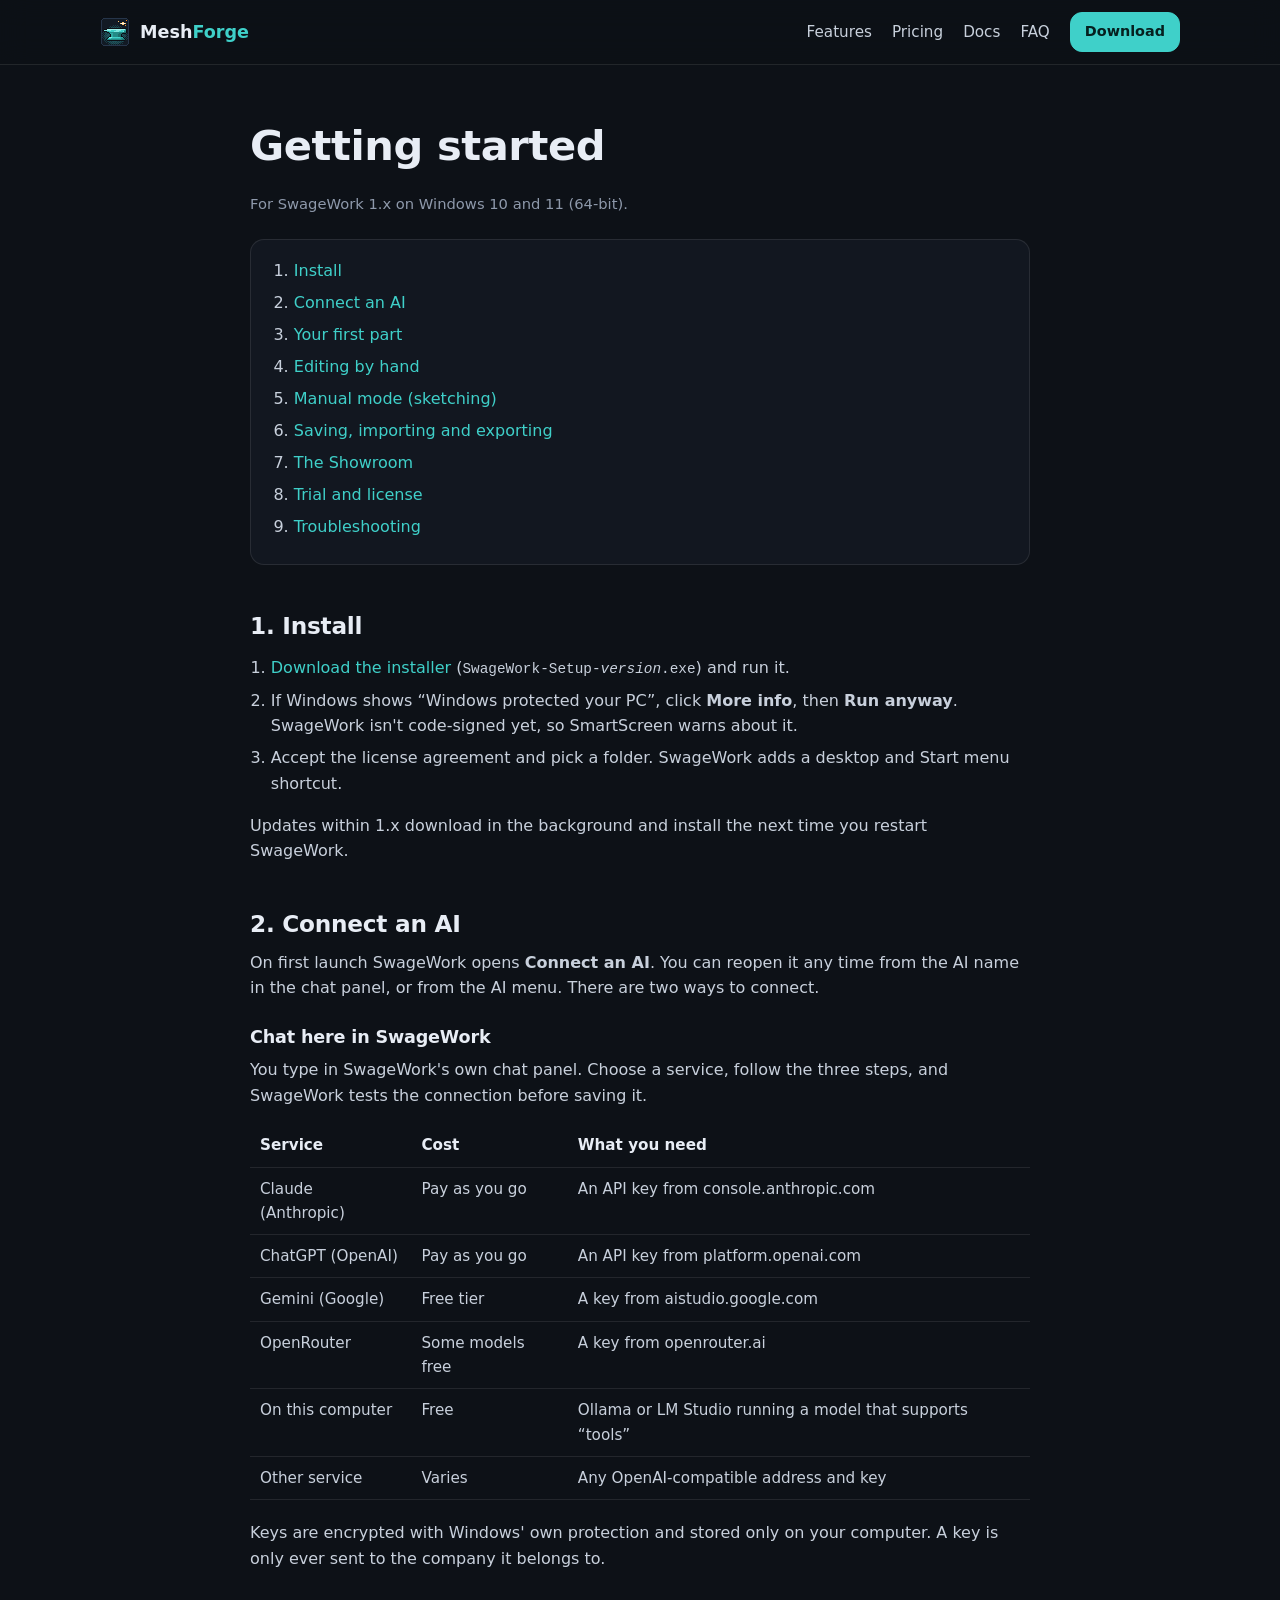
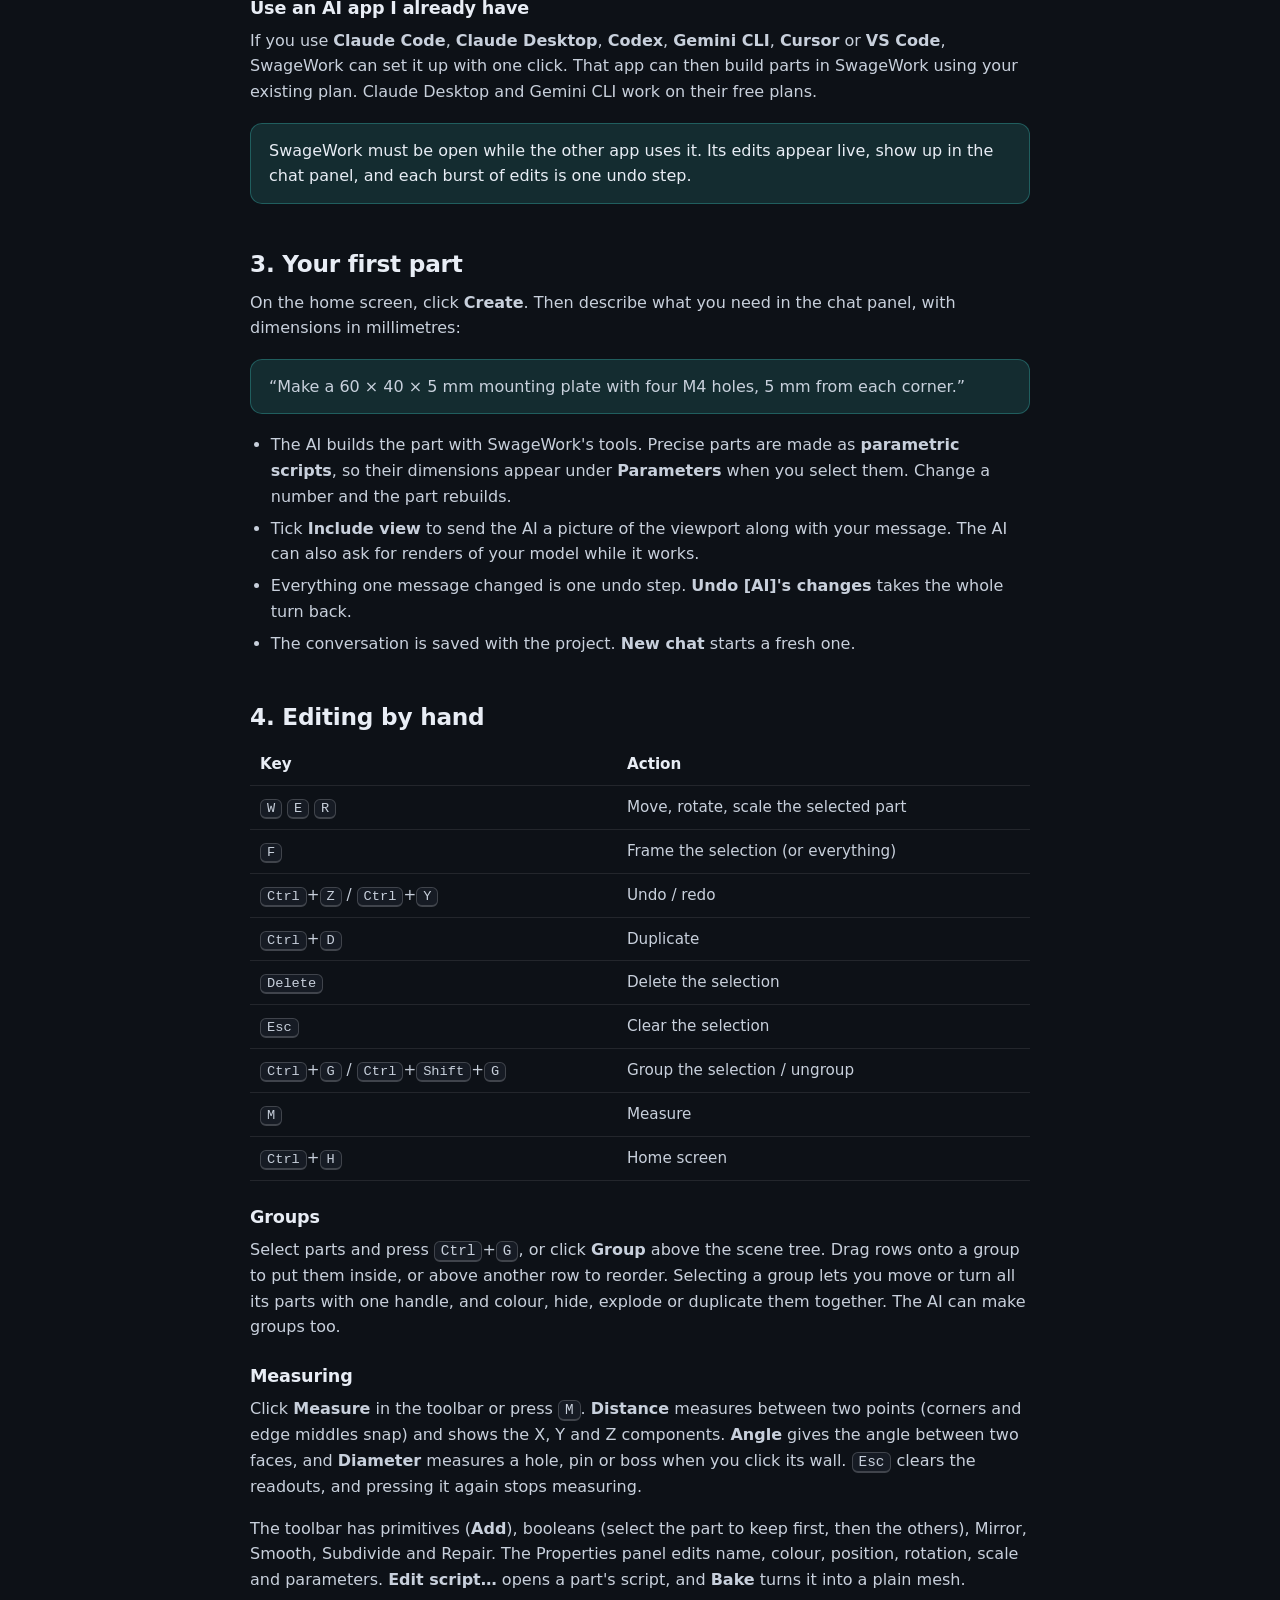
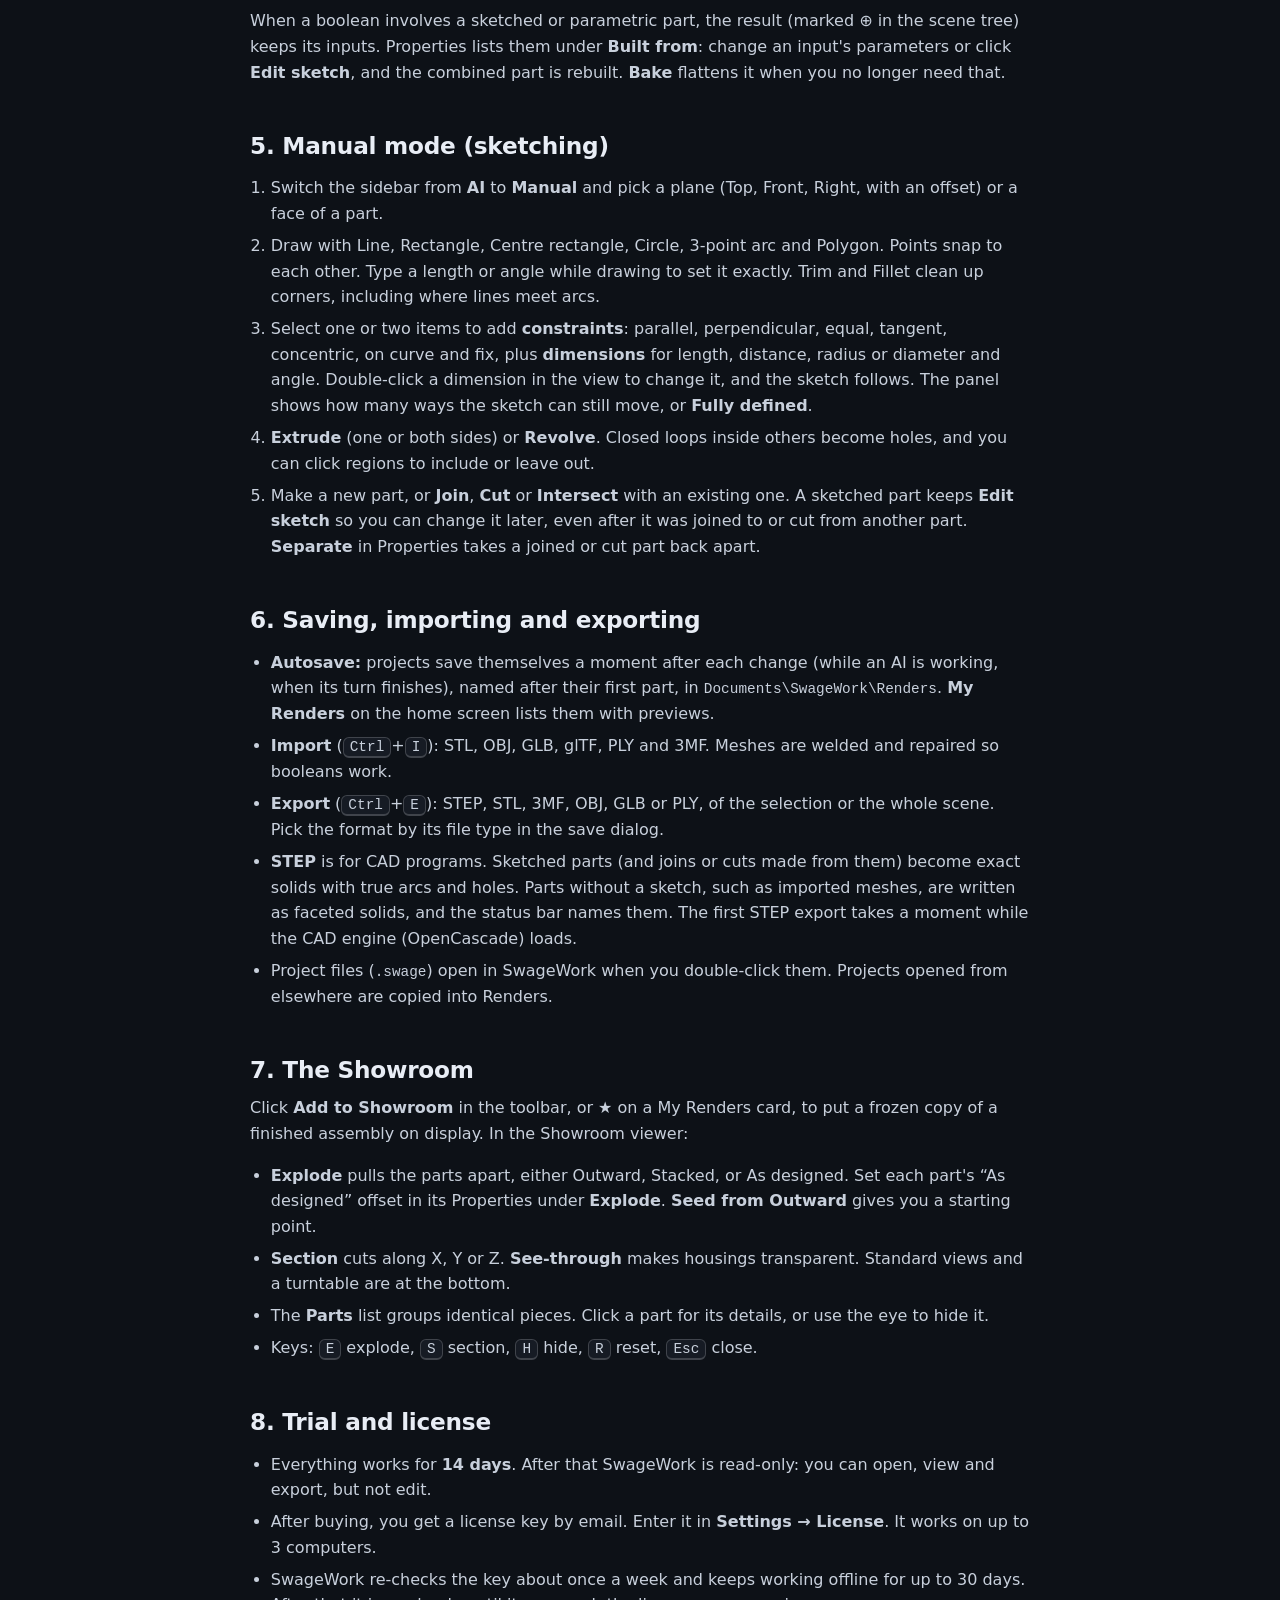
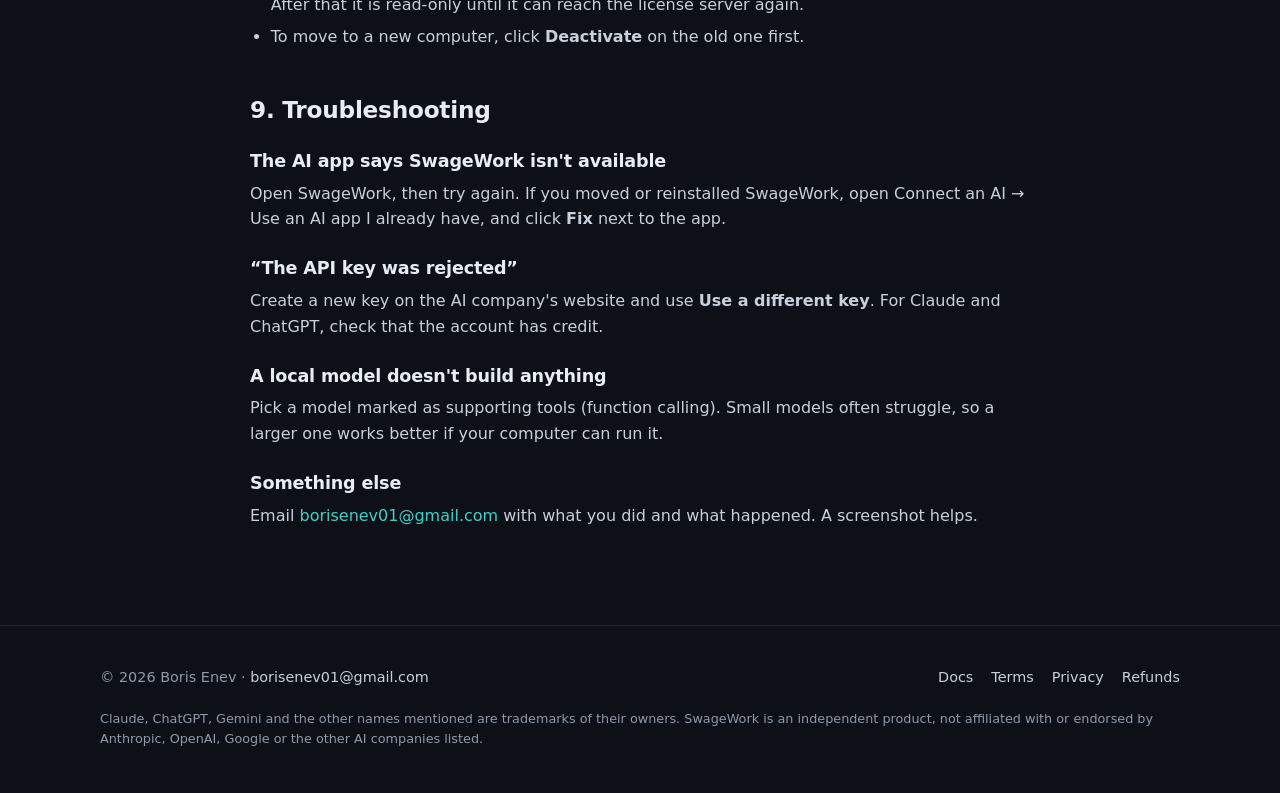
==== commit 6147df90: "Update site" ====
--- a/docs.html
+++ b/docs.html
@@ -3,8 +3,8 @@
 <head>
   <meta charset="utf-8">
   <meta name="viewport" content="width=device-width, initial-scale=1">
-  <title>MeshForge Docs</title>
-  <meta name="description" content="How to install MeshForge, connect an AI, build and edit parts, and manage your license.">
+  <title>SwageWork Docs</title>
+  <meta name="description" content="How to install SwageWork, connect an AI, build and edit parts, and manage your license.">
   <link rel="icon" href="img/logo.svg" type="image/svg+xml">
   <link rel="stylesheet" href="style.css">
 </head>
@@ -26,7 +26,7 @@
 
 <main class="page">
   <h1>Getting started</h1>
-  <p class="updated">For MeshForge 1.x on Windows 10 and 11 (64-bit).</p>
+  <p class="updated">For SwageWork 1.x on Windows 10 and 11 (64-bit).</p>
 
   <nav class="toc">
     <ol>
@@ -44,17 +44,17 @@
 
   <h2 id="install">1. Install</h2>
   <ol>
-    <li><a data-download href="#">Download the installer</a> (<code>MeshForge-Setup-<i>version</i>.exe</code>) and run it.</li>
-    <li>If Windows shows “Windows protected your PC”, click <b>More info</b>, then <b>Run anyway</b>. MeshForge isn't code-signed yet, so SmartScreen warns about it.</li>
-    <li>Accept the license agreement and pick a folder. MeshForge adds a desktop and Start menu shortcut.</li>
+    <li><a data-download href="#">Download the installer</a> (<code>SwageWork-Setup-<i>version</i>.exe</code>) and run it.</li>
+    <li>If Windows shows “Windows protected your PC”, click <b>More info</b>, then <b>Run anyway</b>. SwageWork isn't code-signed yet, so SmartScreen warns about it.</li>
+    <li>Accept the license agreement and pick a folder. SwageWork adds a desktop and Start menu shortcut.</li>
   </ol>
-  <p>Updates within 1.x download in the background and install the next time you restart MeshForge.</p>
+  <p>Updates within 1.x download in the background and install the next time you restart SwageWork.</p>
 
   <h2 id="connect">2. Connect an AI</h2>
-  <p>On first launch MeshForge opens <b>Connect an AI</b>. You can reopen it any time from the AI name in the chat panel, or from the AI menu. There are two ways to connect.</p>
+  <p>On first launch SwageWork opens <b>Connect an AI</b>. You can reopen it any time from the AI name in the chat panel, or from the AI menu. There are two ways to connect.</p>
 
-  <h3>Chat here in MeshForge</h3>
-  <p>You type in MeshForge's own chat panel. Choose a service, follow the three steps, and MeshForge tests the connection before saving it.</p>
+  <h3>Chat here in SwageWork</h3>
+  <p>You type in SwageWork's own chat panel. Choose a service, follow the three steps, and SwageWork tests the connection before saving it.</p>
   <table>
     <tr><th>Service</th><th>Cost</th><th>What you need</th></tr>
     <tr><td>Claude (Anthropic)</td><td>Pay as you go</td><td>An API key from console.anthropic.com</td></tr>
@@ -67,14 +67,14 @@
   <p>Keys are encrypted with Windows' own protection and stored only on your computer. A key is only ever sent to the company it belongs to.</p>
 
   <h3>Use an AI app I already have</h3>
-  <p>If you use <b>Claude Code</b>, <b>Claude Desktop</b>, <b>Codex</b>, <b>Gemini CLI</b>, <b>Cursor</b> or <b>VS Code</b>, MeshForge can set it up with one click. That app can then build parts in MeshForge using your existing plan. Claude Desktop and Gemini CLI work on their free plans.</p>
-  <div class="callout">MeshForge must be open while the other app uses it. Its edits appear live, show up in the chat panel, and each burst of edits is one undo step.</div>
+  <p>If you use <b>Claude Code</b>, <b>Claude Desktop</b>, <b>Codex</b>, <b>Gemini CLI</b>, <b>Cursor</b> or <b>VS Code</b>, SwageWork can set it up with one click. That app can then build parts in SwageWork using your existing plan. Claude Desktop and Gemini CLI work on their free plans.</p>
+  <div class="callout">SwageWork must be open while the other app uses it. Its edits appear live, show up in the chat panel, and each burst of edits is one undo step.</div>
 
   <h2 id="first-part">3. Your first part</h2>
   <p>On the home screen, click <b>Create</b>. Then describe what you need in the chat panel, with dimensions in millimetres:</p>
   <p class="callout">“Make a 60 × 40 × 5 mm mounting plate with four M4 holes, 5 mm from each corner.”</p>
   <ul>
-    <li>The AI builds the part with MeshForge's tools. Precise parts are made as <b>parametric scripts</b>, so their dimensions appear under <b>Parameters</b> when you select them. Change a number and the part rebuilds.</li>
+    <li>The AI builds the part with SwageWork's tools. Precise parts are made as <b>parametric scripts</b>, so their dimensions appear under <b>Parameters</b> when you select them. Change a number and the part rebuilds.</li>
     <li>Tick <b>Include view</b> to send the AI a picture of the viewport along with your message. The AI can also ask for renders of your model while it works.</li>
     <li>Everything one message changed is one undo step. <b>Undo [AI]'s changes</b> takes the whole turn back.</li>
     <li>The conversation is saved with the project. <b>New chat</b> starts a fresh one.</li>
@@ -111,11 +111,11 @@
 
   <h2 id="files">6. Saving, importing and exporting</h2>
   <ul>
-    <li><b>Autosave:</b> projects save themselves a moment after each change, named after their first part, in <code>Documents\Mesh-Forge\Renders</code>. <b>My Renders</b> on the home screen lists them with previews.</li>
+    <li><b>Autosave:</b> projects save themselves a moment after each change (while an AI is working, when its turn finishes), named after their first part, in <code>Documents\SwageWork\Renders</code>. <b>My Renders</b> on the home screen lists them with previews.</li>
     <li><b>Import</b> (<kbd>Ctrl</kbd>+<kbd>I</kbd>): STL, OBJ, GLB, glTF, PLY and 3MF. Meshes are welded and repaired so booleans work.</li>
     <li><b>Export</b> (<kbd>Ctrl</kbd>+<kbd>E</kbd>): STEP, STL, 3MF, OBJ, GLB or PLY, of the selection or the whole scene. Pick the format by its file type in the save dialog.</li>
     <li><b>STEP</b> is for CAD programs. Sketched parts (and joins or cuts made from them) become exact solids with true arcs and holes. Parts without a sketch, such as imported meshes, are written as faceted solids, and the status bar names them. The first STEP export takes a moment while the CAD engine (OpenCascade) loads.</li>
-    <li>Project files (<code>.mforge</code>) open in MeshForge when you double-click them. Projects opened from elsewhere are copied into Renders.</li>
+    <li>Project files (<code>.swage</code>) open in SwageWork when you double-click them. Projects opened from elsewhere are copied into Renders.</li>
   </ul>
 
   <h2 id="showroom">7. The Showroom</h2>
@@ -129,15 +129,15 @@
 
   <h2 id="license">8. Trial and license</h2>
   <ul>
-    <li>Everything works for <b>14 days</b>. After that MeshForge is read-only: you can open, view and export, but not edit.</li>
+    <li>Everything works for <b>14 days</b>. After that SwageWork is read-only: you can open, view and export, but not edit.</li>
     <li>After buying, you get a license key by email. Enter it in <b>Settings → License</b>. It works on up to 3 computers.</li>
-    <li>MeshForge re-checks the key about once a week and keeps working offline for up to 30 days. After that it is read-only until it can reach the license server again.</li>
+    <li>SwageWork re-checks the key about once a week and keeps working offline for up to 30 days. After that it is read-only until it can reach the license server again.</li>
     <li>To move to a new computer, click <b>Deactivate</b> on the old one first.</li>
   </ul>
 
   <h2 id="help">9. Troubleshooting</h2>
-  <h3>The AI app says MeshForge isn't available</h3>
-  <p>Open MeshForge, then try again. If you moved or reinstalled MeshForge, open Connect an AI → Use an AI app I already have, and click <b>Fix</b> next to the app.</p>
+  <h3>The AI app says SwageWork isn't available</h3>
+  <p>Open SwageWork, then try again. If you moved or reinstalled SwageWork, open Connect an AI → Use an AI app I already have, and click <b>Fix</b> next to the app.</p>
   <h3>“The API key was rejected”</h3>
   <p>Create a new key on the AI company's website and use <b>Use a different key</b>. For Claude and ChatGPT, check that the account has credit.</p>
   <h3>A local model doesn't build anything</h3>
@@ -156,7 +156,7 @@
       <a href="privacy.html">Privacy</a>
       <a href="refund.html">Refunds</a>
     </nav>
-    <p class="fine">Claude, ChatGPT, Gemini and the other names mentioned are trademarks of their owners. MeshForge is an independent product, not affiliated with or endorsed by Anthropic, OpenAI, Google or the other AI companies listed.</p>
+    <p class="fine">Claude, ChatGPT, Gemini and the other names mentioned are trademarks of their owners. SwageWork is an independent product, not affiliated with or endorsed by Anthropic, OpenAI, Google or the other AI companies listed.</p>
   </div>
 </footer>
 <!-- /footer -->
--- a/style.css
+++ b/style.css
@@ -1,4 +1,4 @@
-/* MeshForge website: the app's "Floating glass" look (deep blue-black, teal accent, glass panels). */
+/* SwageWork website: the app's "Floating glass" look (deep blue-black, teal accent, glass panels). */
 :root {
   --bg: #0d1117;
   --bg-2: #0b0f15;
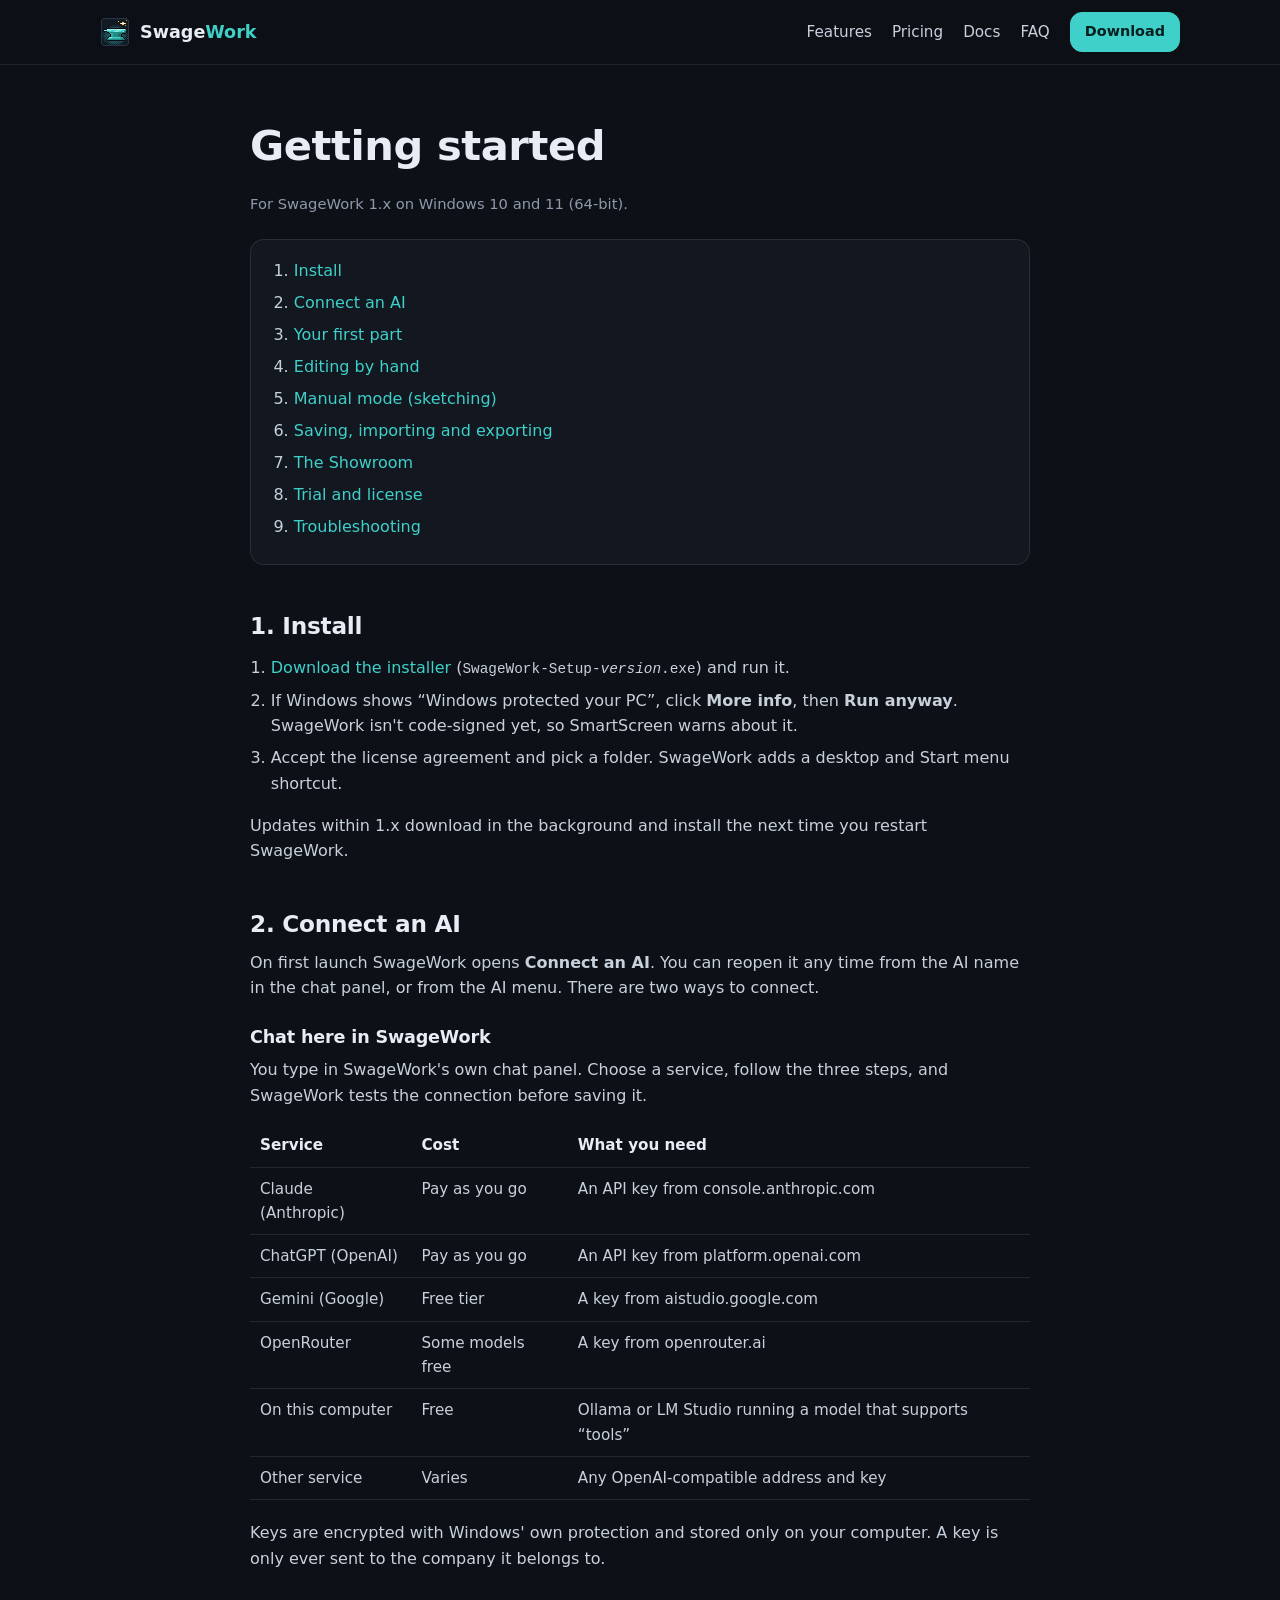
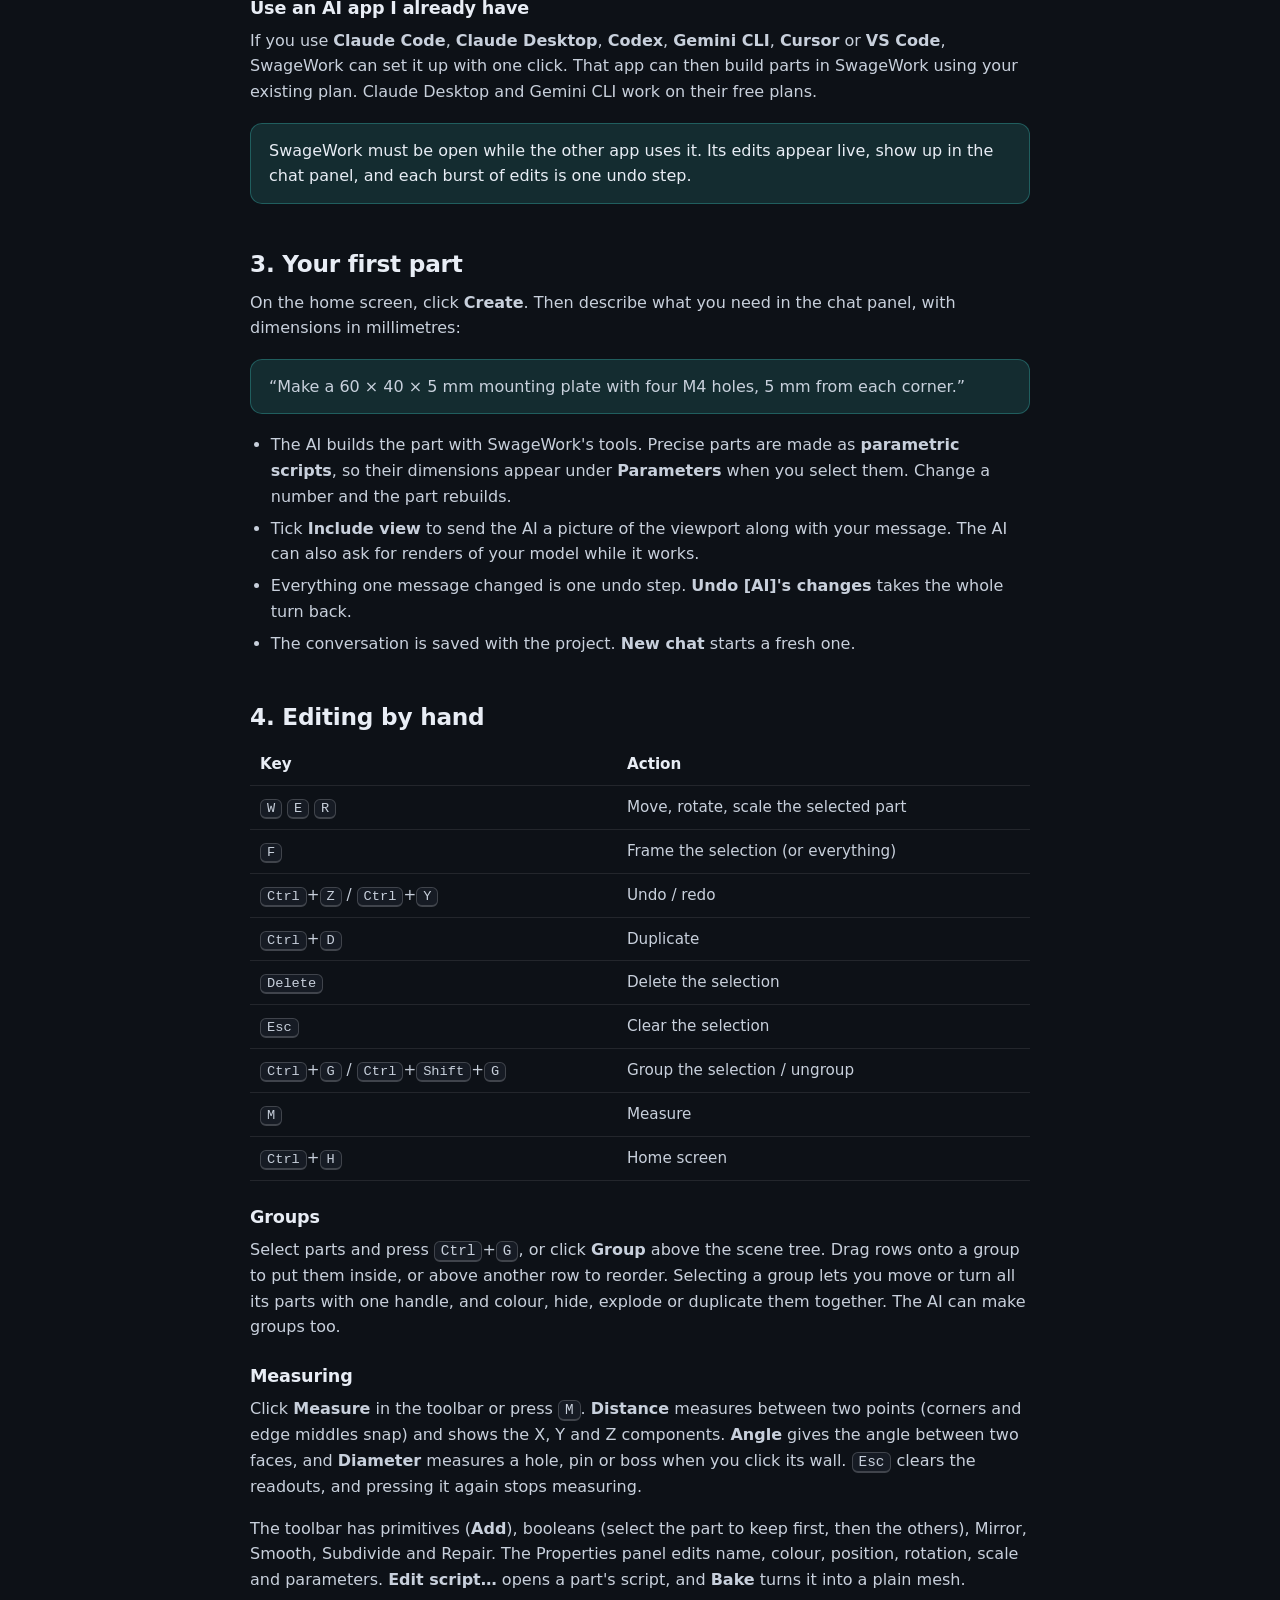
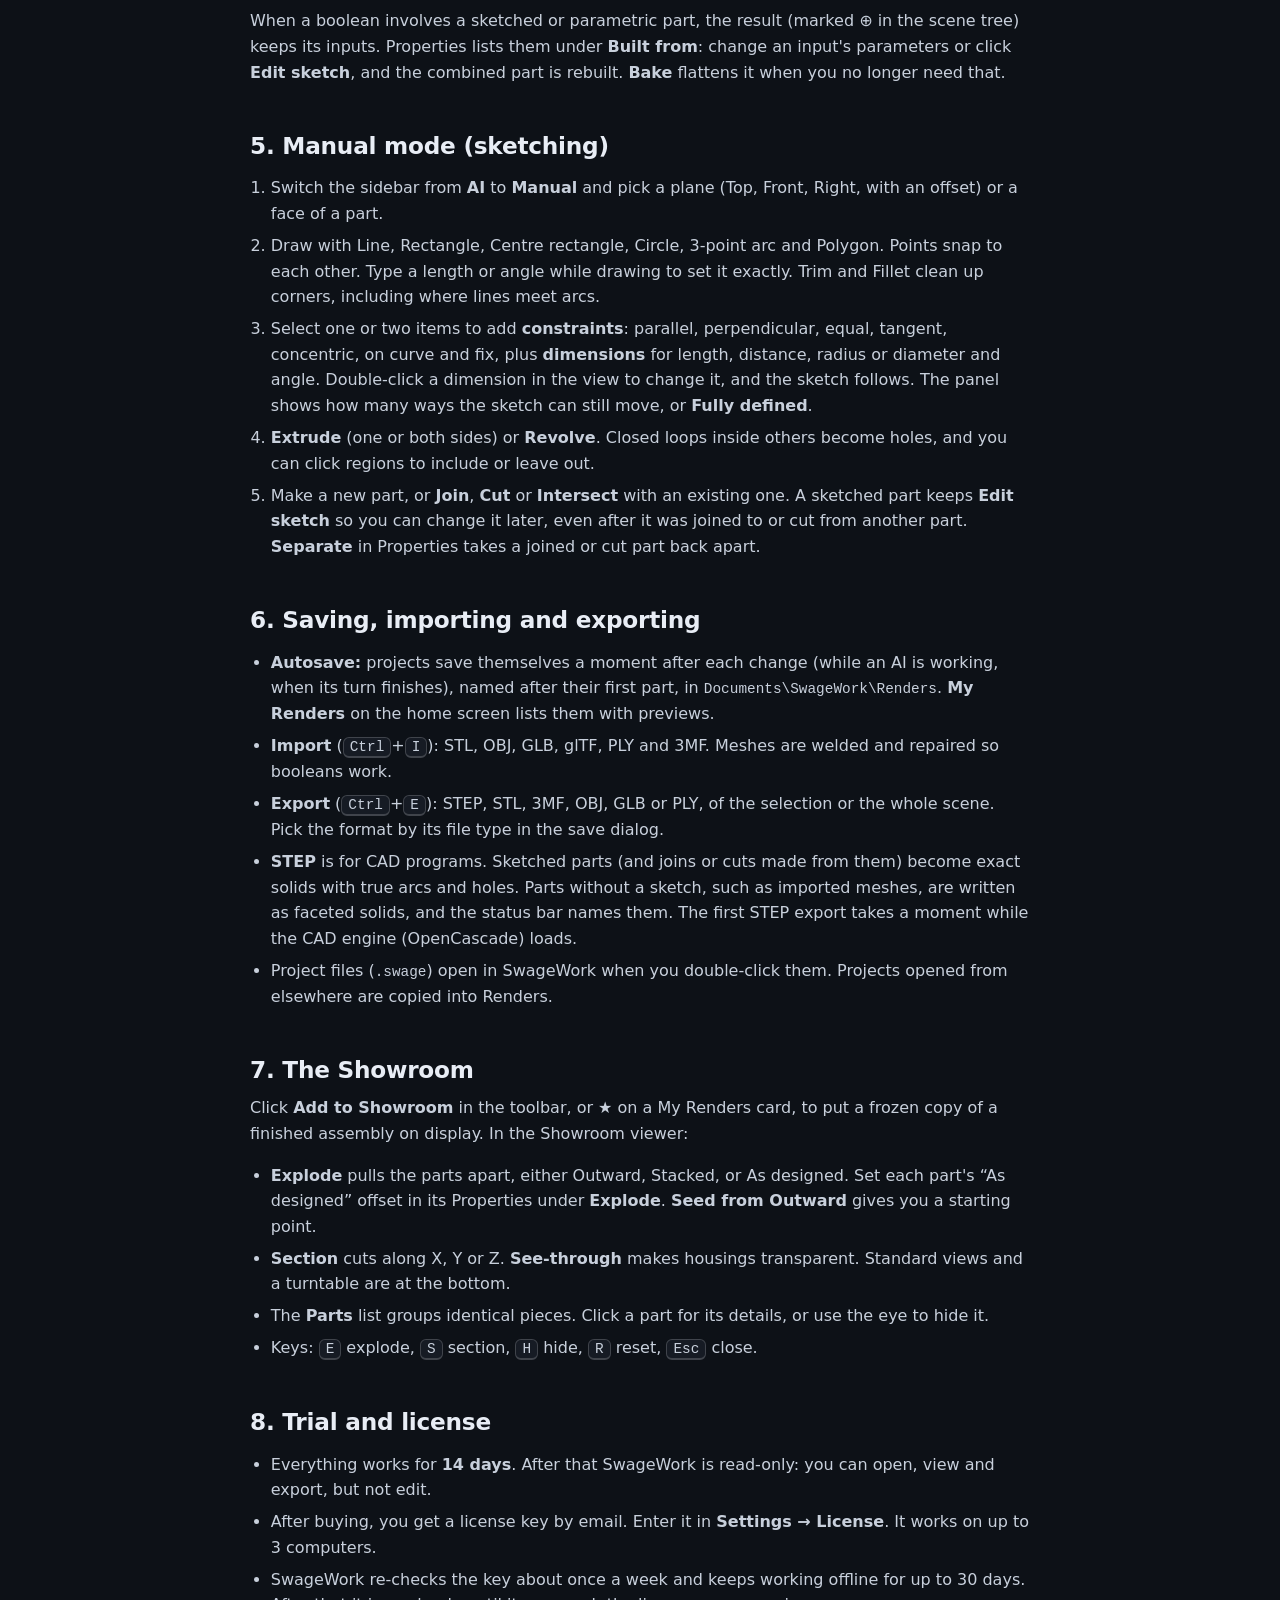
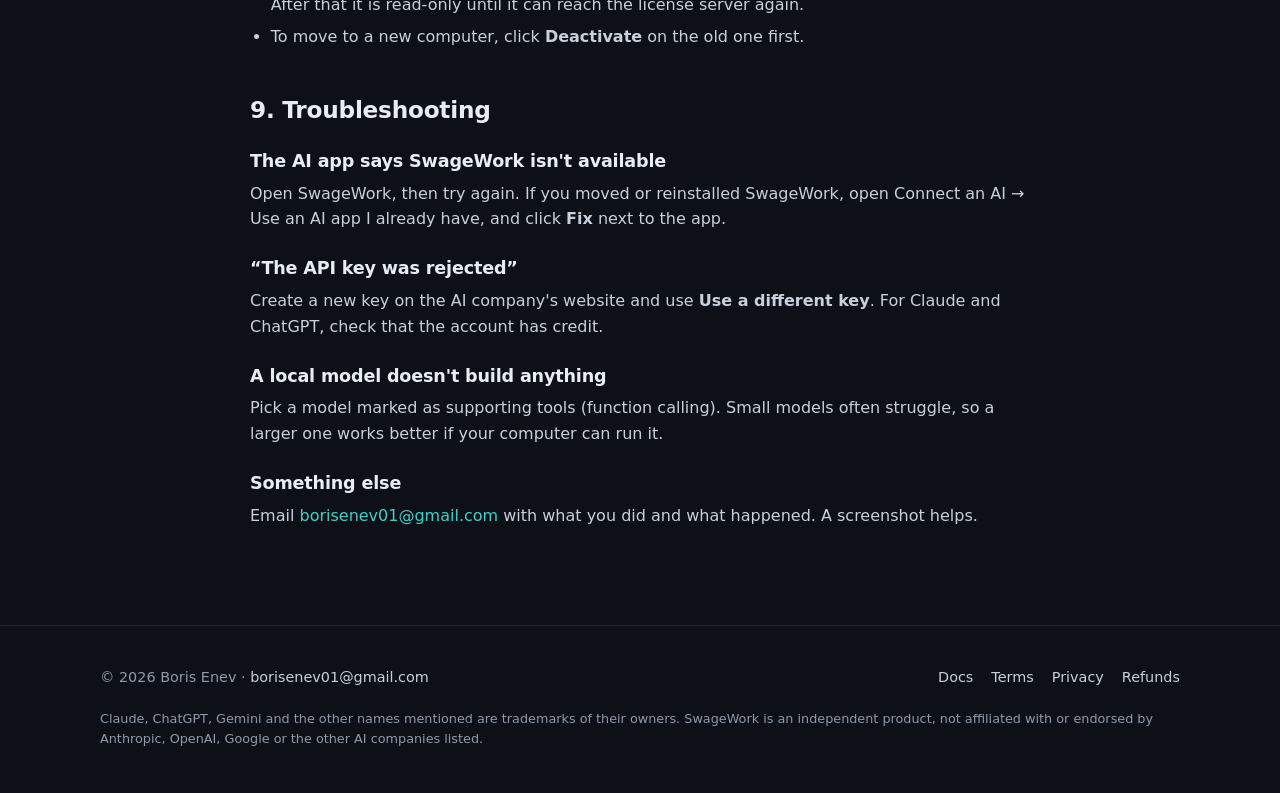
==== commit 2d8cf1cb: "Update site" ====
--- a/docs.html
+++ b/docs.html
@@ -12,7 +12,7 @@
 <!-- header -->
 <header class="site-header">
   <div class="wrap">
-    <a class="brand" href="index.html"><img src="img/logo.svg" alt=""><span>Mesh<b>Forge</b></span></a>
+    <a class="brand" href="index.html"><img src="img/logo.svg" alt=""><span>Swage<b>Work</b></span></a>
     <nav class="nav">
       <a href="index.html#features">Features</a>
       <a href="index.html#pricing">Pricing</a>
